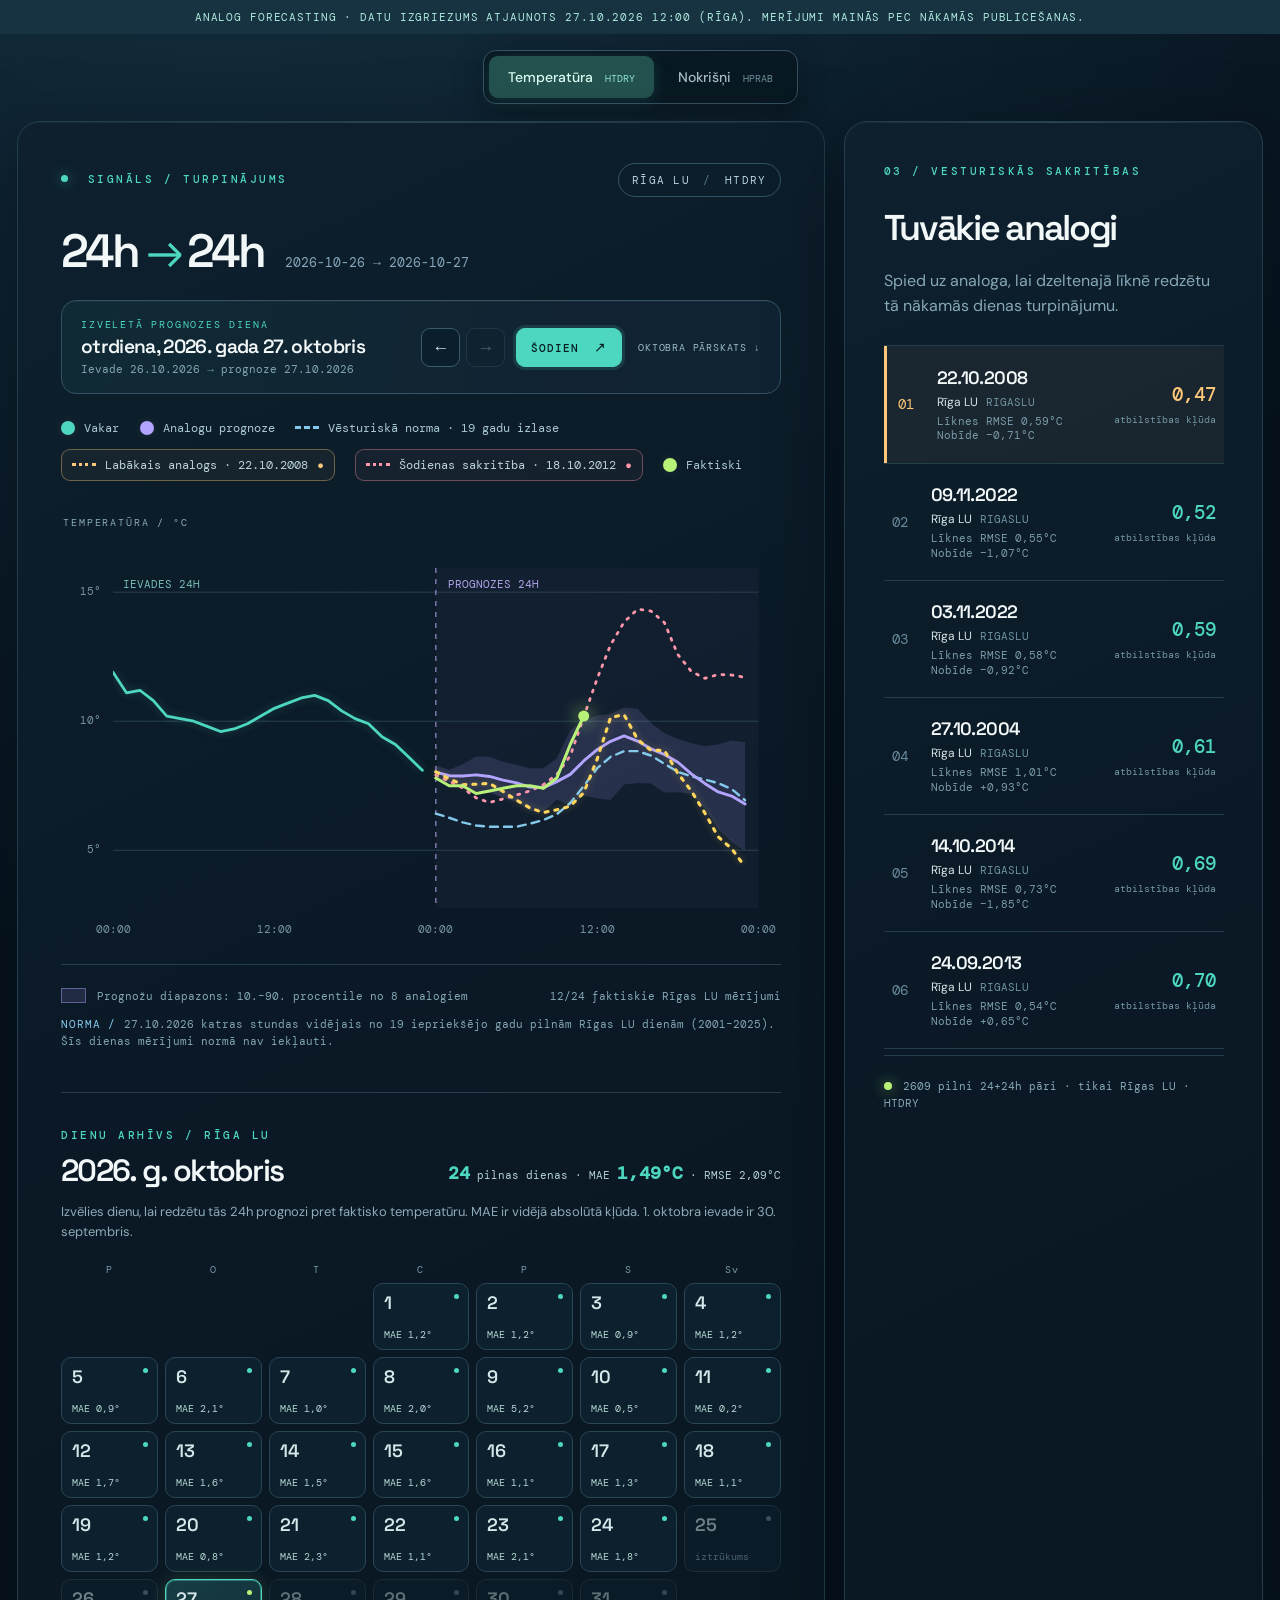
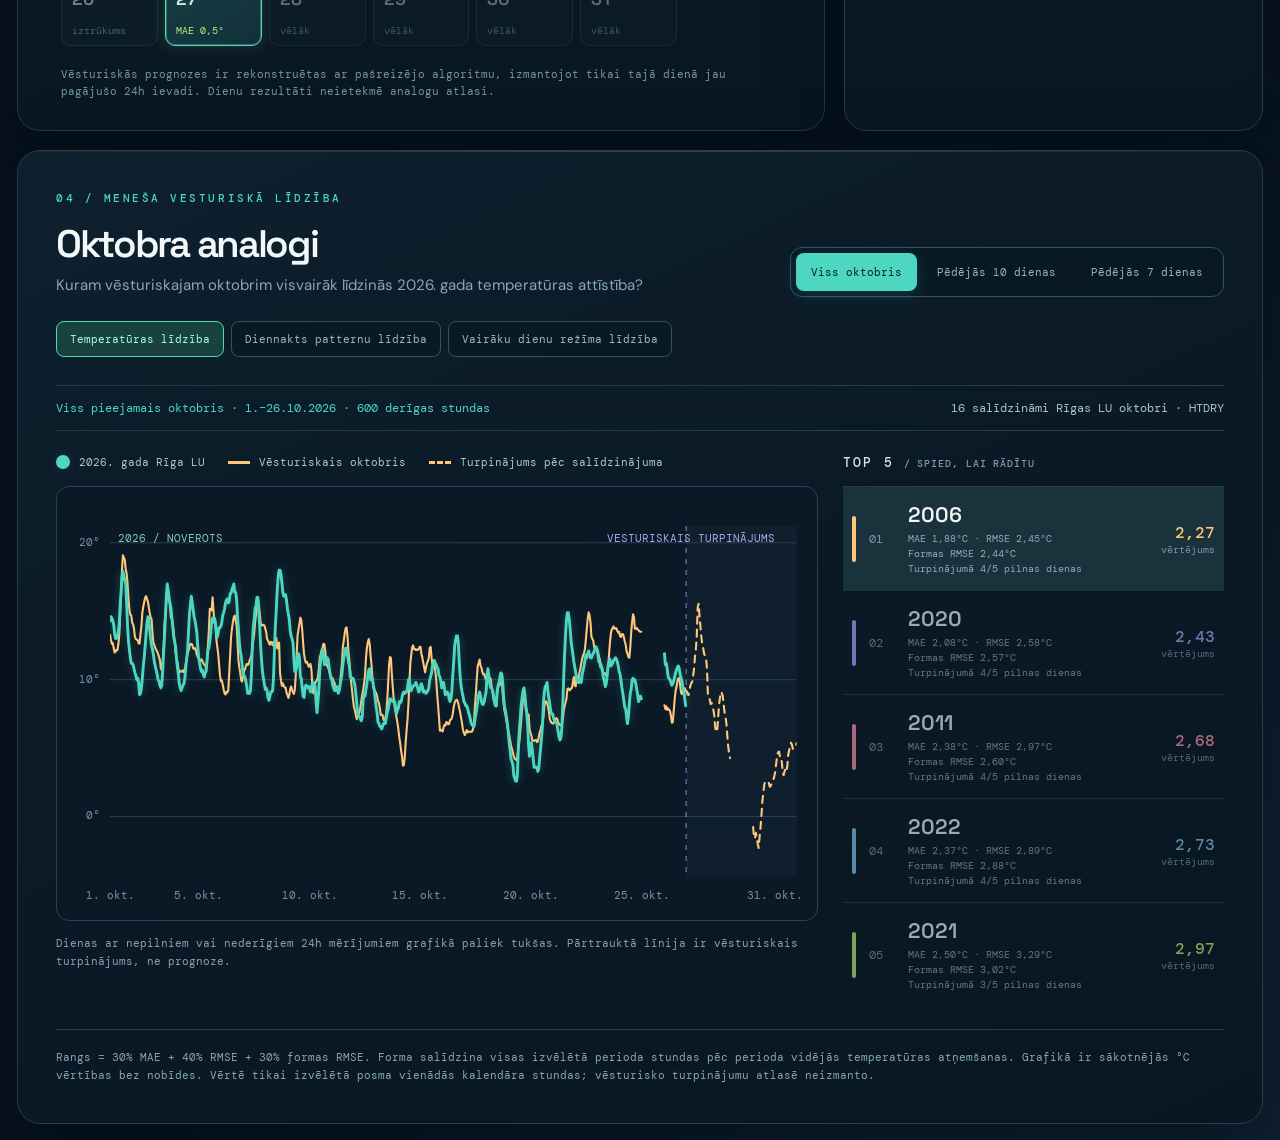
==== site/index.html @ c3764cc9 "Refresh Rigas LU weather snapshot" ====
<!doctype html>
<html lang="lv">
<head>
  <meta charset="utf-8">
  <meta name="viewport" content="width=device-width, initial-scale=1">
  <meta name="theme-color" content="#07131e">
  <link rel="icon" href="data:image/svg+xml,%3Csvg xmlns='http://www.w3.org/2000/svg' viewBox='0 0 64 64'%3E%3Crect width='64' height='64' rx='13' fill='%230d1c29'/%3E%3Cpath d='M11 39l12-15 10 11 9-18 11 8' fill='none' stroke='%234dd7c1' stroke-width='5' stroke-linecap='round' stroke-linejoin='round'/%3E%3C/svg%3E">
  <title>Analog Forecasting | Rīgas LU temperatūras un nokrišņu analogi</title>
  <meta name="description" content="Rīgas LU temperatūras un nokrišņu vēsturiskie analogi.">
  <link rel="stylesheet" href="./style.css">
  <link rel="stylesheet" href="./precip.css">
</head>
<body>
  <script>window.WEATHER_STATIC_SNAPSHOT = true;</script>
  <div class="snapshot-banner">ANALOG FORECASTING · DATU IZGRIEZUMS ATJAUNOTS 27.10.2026 12:00 (RĪGA). MĒRĪJUMI MAINĀS PĒC NĀKAMĀS PUBLICĒŠANAS.</div>
  <nav class="weather-mode" role="group" aria-label="Meteoroloģiskais rādītājs">
    <button type="button" id="modeTemperature" aria-pressed="true">Temperatūra <span>HTDRY</span></button>
    <button type="button" id="modePrecipitation" aria-pressed="false">Nokrišņi <span>HPRAB</span></button>
  </nav>
  <main id="temperatureShell" class="shell" aria-label="Rīgas LU temperatūras analogi">
    <div class="analysis-grid">
      <section class="panel forecast-panel" aria-labelledby="forecast-title">
        <div class="panel-topline"><span class="eyebrow"><span class="live-pip"></span> SIGNĀLS / TURPINĀJUMS</span><span class="source-pill">RĪGA LU <span class="pill-separator">/</span> HTDRY</span></div>
        <div class="chart-title-row"><h1 id="forecast-title">24h <span class="arrow">→</span> 24h</h1><span id="forecastDayLabel" class="date-range">—</span></div>
        <div class="date-navigator" aria-label="Prognozes dienas pārslēgšana">
          <div class="date-readout"><span>IZVĒLĒTĀ PROGNOZES DIENA</span><strong id="selectedDateLabel">Ielādē…</strong><small id="dateContext">24h ievade → nākamās 24h</small></div>
          <div class="date-controls"><button type="button" id="previousDay" aria-label="Iepriekšējā oktobra diena">←</button><button type="button" id="nextDay" aria-label="Nākamā oktobra diena">→</button><button type="button" id="todayButton" class="today-button">ŠODIEN <span aria-hidden="true">↗</span></button></div>
          <a class="month-jump" href="#monthReview">OKTOBRA PĀRSKATS ↓</a>
        </div>
        <div class="chart-labels" aria-label="Grafika līkņu skaidrojums">
          <span><i class="swatch teal"></i><span id="inputLegendLabel">Rīga LU ievade</span></span>
          <span><i class="swatch violet"></i>Analogu prognoze</span>
          <span id="normalLegend" hidden><i class="swatch normal"></i><span id="normalLabel">Vēsturiskā norma</span></span>
          <button type="button" id="toggleSelectedAnalog" class="legend-toggle analog-toggle" aria-pressed="true" hidden title="Rādīt vai paslēpt izvēlētā analoga turpinājumu"><i class="swatch best"></i><span id="bestAnalogueLabel">Izvēlētais analogs</span><span class="toggle-indicator" aria-hidden="true">●</span></button>
          <button type="button" id="toggleTodayMatch" class="legend-toggle" aria-pressed="true" hidden title="Rādīt vai paslēpt pēc fakta atrasto šodienas sakritību"><i class="swatch today-match"></i><span id="observedMatchLabel">Šodienas sakritība</span><span class="toggle-indicator" aria-hidden="true">●</span></button>
          <span><i class="swatch lime"></i>Faktiski</span>
        </div>
        <div class="chart-frame forecast-frame"><div class="axis-label">TEMPERATŪRA / °C</div><canvas id="forecastChart" aria-label="Vakardienas temperatūra, prognoze, analogi un faktiskie mērījumi"></canvas><div class="chart-tooltip" id="forecastTooltip"></div></div>
        <div class="forecast-chart-footer"><div><span class="shade-key"></span><span>Prognožu diapazons: 10.–90. procentile no 8 analogiem</span></div><div id="actualStatus">Gaida mērījumus</div></div>
        <p id="normalContext" class="normal-context" hidden></p>
        <section id="monthReview" class="month-review" aria-labelledby="monthTitle">
          <div class="month-review-heading"><div><span class="eyebrow">DIENU ARHĪVS / RĪGA LU</span><h2 id="monthTitle">Oktobris</h2></div><div id="monthSummary" class="month-summary">Aprēķina mēneša pārskatu…</div></div>
          <p class="month-intro">Izvēlies dienu, lai redzētu tās 24h prognozi pret faktisko temperatūru. MAE ir vidējā absolūtā kļūda. 1. oktobra ievade ir 30. septembris.</p>
          <div class="month-weekdays" aria-hidden="true"><span>P</span><span>O</span><span>T</span><span>C</span><span>P</span><span>S</span><span>Sv</span></div>
          <div id="monthGrid" class="month-grid" role="group" aria-label="Oktobra dienas"><div class="month-loading">Ielādē dienas…</div></div>
          <p class="month-footnote">Vēsturiskās prognozes ir rekonstruētas ar pašreizējo algoritmu, izmantojot tikai tajā dienā jau pagājušo 24h ievadi. Dienu rezultāti neietekmē analogu atlasi.</p>
        </section>
      </section>
      <aside class="panel matches-panel" aria-labelledby="matches-title">
        <div class="matches-title"><p class="eyebrow">03 / VĒSTURISKĀS SAKRITĪBAS</p><h2 id="matches-title">Tuvākie analogi</h2><p>Spied uz analoga, lai dzeltenajā līknē redzētu tā nākamās dienas turpinājumu.</p></div>
        <div id="matches" class="matches-list"><div class="loading">Meklējam pilnās HTDRY dienas…</div></div>
        <div class="matches-bottom"><span class="mini-dot"></span><span id="candidateSources">Ievade un analogi tikai no Rīgas LU · HTDRY</span></div>
      </aside>
    </div>
    <section class="panel october-panel" aria-labelledby="octoberTitle">
      <div class="october-heading">
        <div>
          <p class="eyebrow">04 / MĒNEŠA VĒSTURISKĀ LĪDZĪBA</p>
          <h2 id="octoberTitle">Oktobra analogi</h2>
          <p>Kuram vēsturiskajam oktobrim visvairāk līdzinās 2026. gada temperatūras attīstība?</p>
        </div>
        <div class="october-periods" role="group" aria-label="Oktobra salīdzināšanas periods">
          <button type="button" data-october-period="all" aria-pressed="true">Viss oktobris</button>
          <button type="button" data-october-period="10" aria-pressed="false">Pēdējās 10 dienas</button>
          <button type="button" data-october-period="7" aria-pressed="false">Pēdējās 7 dienas</button>
        </div>
      </div>
      <div class="october-methods" role="group" aria-label="Oktobru līdzības vērtēšanas metode">
        <button type="button" data-october-method="temperature" aria-pressed="true">Temperatūras līdzība</button>
        <button type="button" data-october-method="profile" aria-pressed="false">Diennakts patternu līdzība</button>
        <button type="button" data-october-method="regime" aria-pressed="false">Vairāku dienu režīma līdzība</button>
      </div>
      <div class="october-info"><span id="octoberWindow">Ielādē oktobra salīdzinājumu…</span><span id="octoberCandidateCount"></span></div>
      <div class="october-layout">
        <div class="october-plot">
          <div class="october-legend"><span><i class="swatch teal"></i>2026. gada Rīga LU</span><span><i class="october-line-key"></i>Vēsturiskais oktobris</span><span><i class="october-line-key dashed"></i>Turpinājums pēc salīdzinājuma</span></div>
          <div class="october-chart-frame"><canvas id="octoberChart" aria-label="2026. gada oktobra temperatūra un izvēlēto vēsturisko oktobru līknes"></canvas><div class="chart-tooltip" id="octoberTooltip"></div></div>
          <p class="october-chart-note">Dienas ar nepilniem vai nederīgiem 24h mērījumiem grafikā paliek tukšas. Pārtrauktā līnija ir vēsturiskais turpinājums, ne prognoze.</p>
        </div>
        <aside class="october-results" aria-label="Pieci līdzīgākie vēsturiskie oktobri">
          <h3>TOP 5 <span>/ SPIED, LAI RĀDĪTU</span></h3>
          <div id="octoberMatches" class="october-matches"><p class="loading">Meklējam vēsturiskos oktobrus…</p></div>
        </aside>
      </div>
      <p class="october-method" id="octoberMethodExplanation">Rangs = 30% MAE + 40% RMSE + 30% formas RMSE. Forma salīdzina stundu līknes pēc katra perioda vidējās temperatūras atņemšanas. Vēsturiskās līknes rāda sākotnējās °C vērtības bez nobīdes. Vērtē tikai vienādas kalendāra stundas izvēlētajā posmā; turpmākās dienas atlasē nepiedalās.</p>
    </section>
  </main>
  <main id="precipitationShell" class="shell precip-shell" aria-label="Rīgas LU nokrišņu analogi" hidden>
    <section class="panel precip-head">
      <div><p class="eyebrow"><span class="live-pip"></span> RĪGA LU / CLIDATA HPRAB</p><h1>Nokrišņu analogi</h1><p>Stundas nokrišņu summa milimetros. Tikai pilnas Rīgas LU 24h dienas, bez iztrūkumu aizpildīšanas.</p></div>
      <span class="source-pill">RIGASLU <span class="pill-separator">/</span> HPRAB</span>
    </section>
    <section class="panel precip-forecast-panel" aria-labelledby="precipForecastTitle">
      <div class="precip-section-heading"><div><p class="eyebrow">01 / EKSPERIMENTĀLA PROGNOZE</p><h2 id="precipForecastTitle">24h <span class="arrow">→</span> 24h</h2><p>Vēsturisko nokrišņu dienu turpinājumi. Scenāriju diapazons ir analogu izkliede, ne kalibrēts ticamības intervāls.</p></div><div class="precip-date-control"><label for="precipDate">PROGNOZES DIENA</label><input id="precipDate" type="date"><button type="button" id="precipToday">ŠODIEN ↗</button></div></div>
      <div class="precip-kpis"><div><span>ANALOGU VĒRTĒJUMS ≥1 mm</span><strong id="precipChance">—</strong></div><div><span>SAGAIDĀMĀ SUMMA</span><strong id="precipExpected">—</strong></div><div><span>SCENĀRIJI / 10.–90. PROCENTILE</span><strong id="precipScenarios">—</strong></div></div>
      <div class="precip-chart-title"><span>STUNDAS SUMMA / mm</span><span>Stabiņi: analogi un faktiskie · līnija: slapjo analogu svaru daļa</span></div>
      <div class="precip-canvas-wrap"><canvas id="precipForecastChart" aria-label="24 stundu nokrišņu scenārijs, slapjo analogu daļa un faktiskie mērījumi"></canvas></div>
      <div class="precip-legend"><span><i class="precip-key violet"></i>Analogu vidējais</span><span><i class="precip-key lime"></i>Faktiski</span><span><i class="precip-key teal line"></i>Slapjo analogu daļa</span></div>
      <p id="precipForecastStatus" class="october-chart-note">Ielādē nokrišņu prognozi…</p>
      <details class="precip-forecast-details"><summary>8 izmantotie vēsturiskie analogi</summary><div id="precipForecastMatches"></div></details>
    </section>
    <section class="panel precip-october-panel" aria-labelledby="precipOctoberTitle">
      <div class="precip-section-heading"><div><p class="eyebrow">02 / VĒSTURISKAIS OKTOBRIS</p><h2 id="precipOctoberTitle">Oktobra analogi</h2><p>2026. gada nokrišņu daudzums un ritms pret iepriekšējiem Rīgas LU oktobriem.</p></div><div class="october-periods" role="group" aria-label="Nokrišņu salīdzināšanas periods"><button type="button" data-precip-period="all" aria-pressed="true">Viss oktobris</button><button type="button" data-precip-period="10" aria-pressed="false">Pēdējās 10 dienas</button><button type="button" data-precip-period="7" aria-pressed="false">Pēdējās 7 dienas</button></div></div>
      <div class="october-methods" role="group" aria-label="Nokrišņu līdzības metode"><button type="button" data-precip-method="amount" aria-pressed="true">Nokrišņu daudzums</button><button type="button" data-precip-method="episodes" aria-pressed="false">Nokrišņu epizodes</button><button type="button" data-precip-method="rhythm" aria-pressed="false">Sausuma / nokrišņu ritms</button></div>
      <div class="october-info"><span id="precipWindow">Ielādē oktobra datus…</span><span id="precipCandidates"></span></div>
      <div class="precip-october-grid"><div class="precip-plots"><div class="precip-plot-card"><h3>Diennakts nokrišņu summa <small>mm / dienā</small></h3><div class="precip-canvas-wrap"><canvas id="precipDailyChart" aria-label="Oktobra diennakts nokrišņu stabiņi"></canvas></div></div><div class="precip-plot-card"><h3>Mēneša kumulatīvie nokrišņi <small>mm</small></h3><div class="precip-canvas-wrap"><canvas id="precipCumulativeChart" aria-label="2026. un vēsturiskā oktobra uzkrāto nokrišņu līknes"></canvas></div></div><div class="precip-plot-card"><div class="precip-hour-head"><h3>Stundas intensitāte <small>mm / stundā</small></h3><label>Datums <select id="precipHourDay"></select></label></div><div class="precip-canvas-wrap"><canvas id="precipHourlyChart" aria-label="Izvēlētās oktobra dienas nokrišņi pa stundām"></canvas></div></div><p class="october-chart-note">Iekrāsotā zona ir pēc salīdzinājuma robežas. Turpinājuma stabiņi un līkne ir vēsturiski novērojumi; tie nepiedalās rangā.</p></div><aside class="october-results"><h3>TOP 5 <span>/ IZVĒLIES GADU GRAFIKIEM</span></h3><div id="precipMatches" class="october-matches"></div></aside></div>
      <p id="precipMethodExplanation" class="october-method"></p>
    </section>
  </main>
  <script type="module" src="./app.js"></script>
  <script type="module" src="./precip.js"></script>
</body>
</html>
---- site/style.css ----
@import url('https://fonts.googleapis.com/css2?family=DM+Mono:wght@400;500&family=DM+Sans:wght@400;500;600;700&family=Space+Grotesk:wght@400;500;600;700&display=swap');
:root{color-scheme:dark;--bg:#07131e;--panel:#0c1b28;--line:#233d4b;--text:#f2f7f8;--muted:#86a8b7;--teal:#4dd7c1;--lime:#b8f178;--violet:#b2a4ff;--amber:#ffc779;--coral:#ff96aa;--mono:'DM Mono',Consolas,monospace;--display:'Space Grotesk',Arial,sans-serif;--sans:'DM Sans',Arial,sans-serif}
*{box-sizing:border-box}html{min-height:100%}body{margin:0;min-height:100vh;background:radial-gradient(circle at 18% -12%,#153142 0,transparent 40%),radial-gradient(circle at 95% 95%,#102233 0,transparent 36%),var(--bg);color:var(--text);font-family:var(--sans)}
.shell{width:min(100%,1900px);margin:0 auto;padding:clamp(12px,1.3vw,28px);min-height:100vh;display:flex;align-items:stretch}.analysis-grid{display:grid;width:100%;grid-template-columns:minmax(0,1.93fr) minmax(360px,1fr);gap:clamp(12px,1.5vw,28px)}
.panel{min-width:0;position:relative;overflow:hidden;background:linear-gradient(155deg,#0e202e 0%,#0a1925 52%,#091722 100%);border:1px solid var(--line);border-radius:23px;box-shadow:0 22px 70px #020a1280,inset 0 1px #ffffff08}.panel:before{content:'';position:absolute;inset:0 0 auto;height:1px;background:linear-gradient(90deg,transparent,#6baaa944,transparent);pointer-events:none}
.forecast-panel{padding:clamp(28px,3.2vw,64px) clamp(26px,3.4vw,68px) clamp(24px,2.4vw,42px);display:flex;flex-direction:column}.matches-panel{padding:clamp(28px,3.2vw,64px) clamp(28px,3vw,58px) clamp(24px,2.4vw,42px);display:flex;flex-direction:column}
.panel-topline{display:flex;align-items:center;justify-content:space-between;gap:12px;margin-bottom:clamp(24px,2.5vw,46px)}.eyebrow{margin:0;color:var(--teal);font:500 clamp(11px,.83vw,15px) var(--mono);letter-spacing:.23em;line-height:1.5}.live-pip{display:inline-block;width:7px;height:7px;margin:0 10px 1px 0;border-radius:50%;background:var(--teal);box-shadow:0 0 12px #4dd7c199}.source-pill{border:1px solid #345366;border-radius:100px;padding:9px 13px;color:#b8d5dc;font:11px var(--mono);letter-spacing:.12em;white-space:nowrap}.pill-separator{color:#527889;margin:0 5px}
.chart-title-row{display:flex;align-items:baseline;gap:clamp(16px,1.7vw,32px);flex-wrap:wrap}.chart-title-row h1{font:600 clamp(40px,3.65vw,73px)/.98 var(--display);letter-spacing:-.07em;margin:0}.arrow{color:var(--teal);font-weight:400;letter-spacing:-.1em}.date-range{color:#86a8bc;font:clamp(13px,1vw,18px) var(--mono);white-space:nowrap}
.chart-labels{display:flex;align-content:flex-start;align-items:center;flex-wrap:wrap;gap:13px clamp(18px,1.6vw,31px);margin-top:clamp(36px,3vw,62px);min-height:55px}.chart-labels>span{display:inline-flex;align-items:center;color:#aac9d4;font:clamp(12px,.85vw,16px) var(--mono);white-space:nowrap}.swatch{display:inline-block;flex:none;width:14px;height:14px;margin-right:9px;border-radius:50%;box-shadow:0 0 12px #ffffff16}.swatch.teal{background:var(--teal)}.swatch.violet{background:var(--violet)}.swatch.lime{background:var(--lime)}.swatch.best,.swatch.today-match{width:24px;height:0;border-top:3px dotted var(--amber);border-radius:0;box-shadow:none}.swatch.today-match{border-color:var(--coral)}
.chart-labels>[hidden]{display:none}.legend-toggle{display:inline-flex;align-items:center;gap:0;border:1px solid #ff96aa60;border-radius:9px;background:#ff96aa0b;color:#bcd3dc;padding:7px 10px;font:clamp(12px,.85vw,16px) var(--mono);cursor:pointer;transition:opacity .2s,border-color .2s,background .2s}.legend-toggle:hover{border-color:var(--coral);background:#ff96aa1c}.legend-toggle:focus-visible,.match:focus-visible{outline:2px solid var(--amber);outline-offset:2px}.legend-toggle.is-off{opacity:.47}.toggle-indicator{margin-left:9px;color:var(--coral);font-size:11px}.legend-toggle.is-off .toggle-indicator{color:#607888}
.chart-frame{position:relative}.forecast-frame{height:clamp(440px,49vw,710px);margin:clamp(28px,2.7vw,50px) 0 0;flex:1;min-height:440px}.chart-frame canvas{display:block;width:100%;height:100%;cursor:crosshair;touch-action:pan-y}.axis-label{position:absolute;top:0;left:2px;pointer-events:none;color:#88aab9;font:clamp(10px,.8vw,14px) var(--mono);letter-spacing:.18em}.chart-tooltip{display:none;position:absolute;z-index:4;pointer-events:none;min-width:180px;max-width:min(300px,80vw);padding:14px 17px;background:#193140f5;border:1px solid #587f8d;border-radius:12px;box-shadow:0 14px 36px #000a;color:#f0faf9;font:13px/1.7 var(--mono);backdrop-filter:blur(12px)}.chart-tooltip strong{font-size:15px}
.forecast-chart-footer{display:flex;align-items:center;justify-content:space-between;gap:12px 22px;flex-wrap:wrap;border-top:1px solid var(--line);margin-top:8px;padding-top:clamp(18px,1.8vw,31px);color:var(--muted);font:clamp(11px,.79vw,15px) var(--mono);line-height:1.5}.forecast-chart-footer>div{display:flex;align-items:center;gap:11px}.shade-key{display:inline-block;flex:none;width:25px;height:15px;border:1px solid #ab9afa77;background:#ab9afa22}
.matches-title .eyebrow{margin-bottom:clamp(24px,2.3vw,42px)}.matches-title h2{margin:0;color:var(--text);font:600 clamp(32px,2.8vw,54px)/1.08 var(--display);letter-spacing:-.065em}.matches-title>p:last-child{margin:clamp(20px,1.7vw,32px) 0 clamp(26px,2.1vw,41px);color:var(--muted);font-size:clamp(16px,1.18vw,22px);line-height:1.55}.matches-list{flex:1;min-height:0;max-height:710px;overflow-y:auto;scrollbar-width:thin;scrollbar-color:#365465 transparent}.match{display:grid;width:100%;grid-template-columns:clamp(26px,2vw,40px) minmax(0,1fr) auto;align-items:center;gap:clamp(9px,1vw,19px);padding:clamp(17px,1.5vw,27px) 8px;border:0;border-top:1px solid var(--line);background:transparent;color:inherit;text-align:left;cursor:pointer;transition:background .18s,padding .18s,box-shadow .18s}.match:hover{background:#152a38aa;padding-left:14px}.match.selected{background:#ffc7790e;box-shadow:inset 3px 0 var(--amber);padding-left:14px}.match.selected .match-rank,.match.selected .match-score{color:var(--amber)}.match-detail,.match-date,.match-station,.match-meta{display:block;min-width:0}.match-rank{color:#698c9e;font:clamp(14px,.91vw,18px) var(--mono)}.match-date{font:600 clamp(18px,1.3vw,26px) var(--display);letter-spacing:-.035em}.match-station{margin-top:5px;color:#d5e5e6;font:clamp(12px,.85vw,16px) var(--sans)}.match-station span{color:#6f93a2;font:11px var(--mono);margin-left:5px}.match-meta{margin-top:4px;color:#7b9ba9;font:clamp(11px,.75vw,14px) var(--mono)}.match-score{text-align:right;color:var(--teal);font:500 clamp(19px,1.3vw,26px) var(--mono)}.match-score small{display:block;margin-top:6px;color:#7496a5;font:clamp(10px,.7vw,13px) var(--mono);white-space:nowrap}.matches-bottom{border-top:1px solid var(--line);padding-top:clamp(19px,1.7vw,32px);color:#88a8b6;font:clamp(11px,.8vw,15px)/1.5 var(--mono)}.mini-dot{display:inline-block;width:8px;height:8px;margin-right:11px;border-radius:50%;background:var(--lime);box-shadow:0 0 14px #b8f178a3}.loading{padding:26px 0;color:var(--muted);font:14px var(--mono)}.loading.error{color:#ffabb8}
.match-meta>span{display:block;line-height:1.35}
@media(max-width:1250px){.analysis-grid{grid-template-columns:minmax(0,1.55fr) minmax(330px,1fr)}.forecast-panel,.matches-panel{padding:30px}.chart-labels{margin-top:30px}.forecast-frame{min-height:440px}.match-station span{display:block;margin:3px 0 0}}
@media(max-width:900px){.shell{padding:14px}.analysis-grid{grid-template-columns:1fr;gap:14px}.forecast-panel,.matches-panel{padding:30px}.forecast-frame{height:480px;min-height:480px}.matches-list{display:grid;grid-template-columns:repeat(2,minmax(0,1fr));column-gap:26px;max-height:none;overflow:visible}.matches-bottom{margin-top:20px}.match:nth-child(2){border-top:1px solid var(--line)}}
@media(max-width:760px){.matches-list{display:block}.match-station span{display:inline;margin-left:5px}}
@media(max-width:600px){.shell{padding:8px}.forecast-panel,.matches-panel{padding:22px 18px;border-radius:17px}.panel-topline{margin-bottom:24px}.source-pill{font-size:9px;padding:7px 9px}.chart-title-row h1{font-size:39px}.date-range{font-size:12px}.chart-labels{margin-top:26px;gap:10px 14px}.chart-labels>span{font-size:11px}.forecast-frame{height:390px;min-height:390px;margin-top:28px}.matches-list{display:block}.matches-title h2{font-size:33px}.matches-title>p:last-child{font-size:16px}.match{padding:19px 0}.forecast-chart-footer{display:block}.forecast-chart-footer>div+div{margin-top:8px}}

.date-navigator{display:flex;align-items:center;gap:16px;flex-wrap:wrap;margin-top:26px;padding:17px 19px;background:linear-gradient(100deg,#102a35,#112332 70%,#102333);border:1px solid #345263;border-radius:15px;box-shadow:inset 0 1px #ffffff0a}
.date-readout{display:flex;flex-direction:column;gap:4px;flex:1;min-width:170px}.date-readout>span{color:var(--teal);font:10px var(--mono);letter-spacing:.18em}.date-readout strong{font:600 clamp(19px,1.5vw,28px)/1.2 var(--display);letter-spacing:-.035em}.date-readout small{color:#83a5b3;font:11px var(--mono)}
.date-controls{display:flex;align-items:center;gap:6px}.date-controls button{height:39px;min-width:39px;border:1px solid #3b5b6c;border-radius:9px;background:#0b1e2b;color:#c9e4e8;font:500 17px var(--mono);cursor:pointer;transition:background .2s,transform .2s,border-color .2s}.date-controls button:hover:not(:disabled){background:#21404e;border-color:var(--teal);transform:translateY(-2px)}.date-controls button:disabled{opacity:.33;cursor:default}.date-controls .today-button{padding:0 14px;margin-left:5px;color:#071d22;background:var(--teal);border-color:var(--teal);font:500 11px var(--mono);letter-spacing:.09em}.date-controls .today-button:hover{color:#071d22;background:#72e9d4}.date-controls .today-button span{margin-left:7px;font-size:14px}.date-controls .today-button.is-current{box-shadow:0 0 0 3px #4dd7c123}
.month-jump{color:#9cbcc7;font:10px var(--mono);letter-spacing:.08em;text-decoration:none;white-space:nowrap}.month-jump:hover{color:var(--teal)}.date-controls button:focus-visible,.month-jump:focus-visible,.day-tile:focus-visible{outline:2px solid var(--amber);outline-offset:2px}
.date-navigator+.chart-labels{margin-top:clamp(23px,2vw,34px)}
.month-review{margin-top:43px;padding-top:30px;border-top:1px solid var(--line);scroll-margin-top:22px}.month-review-heading{display:flex;align-items:end;justify-content:space-between;gap:12px 20px;flex-wrap:wrap}.month-review-heading h2{font:600 clamp(27px,2.4vw,42px)/1.05 var(--display);letter-spacing:-.055em;margin:11px 0 0}.month-summary{color:#b5d1d6;font:11px/1.5 var(--mono);text-align:right}.month-summary strong{color:var(--teal);font-size:18px}.month-intro{color:#8eacb7;font:13px/1.5 var(--sans);margin:15px 0 22px}.month-weekdays,.month-grid{display:grid;grid-template-columns:repeat(7,minmax(0,1fr));gap:7px}.month-weekdays{margin-bottom:7px;text-align:center;color:#7998a6;font:10px var(--mono);letter-spacing:.15em}.month-grid{min-height:92px}.month-loading{grid-column:1/-1;color:#8eacb7;font:12px var(--mono);padding:20px}
.day-tile{position:relative;display:flex;flex-direction:column;align-items:flex-start;justify-content:space-between;min-width:0;min-height:67px;padding:10px 10px 8px;background:#0d202d;border:1px solid #294655;border-radius:10px;color:#d4e7e9;text-align:left;cursor:pointer;transition:background .18s,border-color .18s,transform .18s,box-shadow .18s}.day-tile:hover:not(:disabled){background:#1a3442;border-color:#70cbbd;transform:translateY(-2px)}.day-tile.selected{border-color:var(--teal);background:linear-gradient(145deg,#173d44,#123039);box-shadow:inset 0 0 0 1px #4dd7c155,0 4px 20px #4dd7c11d}.day-tile.today{box-shadow:inset 0 0 0 1px #b8f17855}.day-tile.selected.today{box-shadow:inset 0 0 0 1px #4dd7c166,0 0 16px #b8f1782b}.day-tile:disabled{cursor:default;opacity:.42}.day-tile.unavailable{opacity:.5}.day-tile .day-number{font:600 18px/1 var(--display)}.day-tile .day-metric{overflow:hidden;max-width:100%;white-space:nowrap;text-overflow:ellipsis;color:#84aab5;font:10px var(--mono)}.day-tile.complete .day-metric{color:#b6d9d5}.day-tile.partial .day-metric{color:var(--lime)}.day-tile:before{content:'';position:absolute;right:9px;top:10px;width:5px;height:5px;border-radius:50%;background:#698798}.day-tile.complete:before{background:var(--teal)}.day-tile.partial:before,.day-tile.today:before{background:var(--lime)}.month-blank{min-height:67px}.month-footnote{margin:20px 0 0;color:#7597a5;font:11px/1.5 var(--mono)}
@media(max-width:1200px){.date-navigator{gap:12px}.month-jump{width:100%}.day-tile{min-height:61px;padding:9px 7px}.day-tile .day-number{font-size:16px}.day-tile .day-metric{font-size:9px}}
@media(max-width:600px){.date-navigator{margin-top:21px;padding:14px}.date-readout{min-width:140px}.date-controls{width:100%}.date-controls .today-button{margin-left:auto}.month-review{margin-top:31px;padding-top:23px}.month-summary{text-align:left}.month-grid,.month-weekdays{gap:4px}.day-tile{min-height:53px;padding:7px 5px;border-radius:7px}.day-tile .day-number{font-size:14px}.day-tile .day-metric{font-size:8px}.month-blank{min-height:53px}}

.swatch.normal{width:24px;height:0;border-top:3px dashed #84c9ec;border-radius:0;box-shadow:none}.normal-context{margin:12px 0 0;color:#83a6b4;font:11px/1.5 var(--mono)}.normal-context:before{content:'NORMA / ';color:#84c9ec;letter-spacing:.08em}.normal-context[hidden]{display:none}
.legend-toggle.analog-toggle{border-color:#ffc77960;background:#ffc7790b}.legend-toggle.analog-toggle:hover{border-color:var(--amber);background:#ffc7791c}.analog-toggle .toggle-indicator{color:var(--amber)}

/* Separate full-width October comparison; the 24h dashboard above remains intact. */
.shell{flex-direction:column;gap:clamp(14px,1.5vw,28px)}
.october-panel{padding:clamp(26px,3vw,54px)}
.october-heading{display:flex;align-items:flex-end;justify-content:space-between;gap:22px;flex-wrap:wrap}
.october-heading h2{font:600 clamp(33px,3vw,54px)/1.05 var(--display);letter-spacing:-.06em;margin:18px 0 11px}
.october-heading p:last-child{color:var(--muted);font:clamp(15px,1.05vw,19px)/1.45 var(--sans);margin:0}
.october-periods{display:flex;gap:5px;flex-wrap:wrap;padding:5px;border:1px solid #365262;border-radius:12px;background:#091923}
.october-periods button{border:0;border-radius:8px;background:transparent;color:#98b6c2;padding:12px 15px;cursor:pointer;font:11px var(--mono);white-space:nowrap;transition:background .2s,color .2s}
.october-periods button:hover{color:var(--text);background:#203746}.october-periods button[aria-pressed="true"]{color:#092026;background:var(--teal);box-shadow:0 4px 16px #4dd7c12b}
.october-periods button:focus-visible,.october-match:focus-visible{outline:2px solid var(--amber);outline-offset:2px}
.october-methods{display:flex;flex-wrap:wrap;gap:7px;margin-top:24px}
.october-methods button{border:1px solid #365262;border-radius:8px;background:#0a1a25;color:#9db9c5;padding:10px 13px;cursor:pointer;font:11px var(--mono);transition:background .2s,border-color .2s,color .2s}
.october-methods button:hover{border-color:var(--teal);color:var(--text)}
.october-methods button[aria-pressed="true"]{border-color:var(--teal);background:#19423f;color:#a5fff0}
.october-methods button:focus-visible{outline:2px solid var(--amber);outline-offset:2px}
.october-info{display:flex;justify-content:space-between;gap:10px 20px;flex-wrap:wrap;margin:28px 0 16px;padding:13px 0;border-top:1px solid var(--line);border-bottom:1px solid var(--line);color:#a6c6cf;font:12px/1.5 var(--mono)}
.october-info span:first-child{color:var(--teal)}
.october-layout{display:grid;grid-template-columns:minmax(0,2fr) minmax(285px,1fr);gap:clamp(18px,2vw,38px)}
.october-plot,.october-results{min-width:0}.october-legend{display:flex;flex-wrap:wrap;gap:10px 23px;margin:8px 0 17px;color:#acc9d2;font:11px var(--mono)}.october-legend span{display:flex;align-items:center;white-space:nowrap}
.october-line-key{display:inline-block;width:22px;height:0;margin-right:9px;border-top:3px solid var(--amber)}.october-line-key.dashed{border-top-style:dashed}
.october-chart-frame{height:clamp(360px,34vw,510px);position:relative;border:1px solid #284352;border-radius:13px;background:#0a1925;overflow:hidden}.october-chart-frame canvas{display:block;width:100%;height:100%;cursor:crosshair}
.october-chart-note{margin:14px 0 0;color:#84a5b1;font:11px/1.6 var(--mono)}
.october-results{padding:7px 0 0}.october-results h3{margin:0 0 15px;font:500 13px var(--mono);letter-spacing:.16em;color:#d9e9e9}.october-results h3 span{font-size:10px;color:#7f9eaa;letter-spacing:.09em}
.october-match{display:grid;grid-template-columns:7px 29px minmax(0,1fr) auto;gap:10px;align-items:center;width:100%;padding:14px 9px;border:0;border-top:1px solid var(--line);background:transparent;color:var(--text);text-align:left;cursor:pointer;transition:background .18s,opacity .18s}.october-match:hover{background:#15303d}.october-match[aria-pressed="true"]{background:#19323c}.october-match[aria-pressed="false"]{opacity:.65}.october-match-bar{height:46px;width:4px;border-radius:4px;background:var(--analog-color)}.october-match-rank{font:12px var(--mono);color:#7899a8}.october-match-year{display:block;font:600 21px var(--display)}.october-match-detail{display:block;margin-top:3px;font:10px/1.5 var(--mono);color:#8eadba}.october-match-score{font:500 16px var(--mono);color:var(--analog-color);text-align:right}.october-match-score small{display:block;font:10px var(--mono);color:#7898a5}
.october-method{margin:23px 0 0;padding-top:18px;border-top:1px solid var(--line);color:#86a7b4;font:11px/1.65 var(--mono)}
@media(max-width:1100px){.october-layout{grid-template-columns:1fr}.october-matches{display:grid;grid-template-columns:repeat(2,minmax(0,1fr));gap:0 16px}.october-chart-frame{height:430px}}
@media(max-width:650px){.october-panel{padding:22px 18px}.october-periods{width:100%}.october-periods button{flex:1;padding:10px 5px;font-size:10px}.october-matches{display:block}.october-chart-frame{height:360px}.october-info{font-size:10px}.october-heading p:last-child{font-size:14px}}

.snapshot-banner{padding:10px 18px;text-align:center;background:#173342;color:#aee8dc;font:11px 'DM Mono',monospace;letter-spacing:.08em;}
---- site/precip.css ----
[hidden]{display:none!important}
.weather-mode{width:max-content;max-width:calc(100% - 24px);display:flex;gap:5px;margin:16px auto 0;padding:5px;border:1px solid #365262;border-radius:13px;background:#091923;box-shadow:0 10px 30px #0005}
.weather-mode button{border:0;border-radius:9px;padding:12px 19px;background:transparent;color:#a5bec8;font:500 14px var(--sans);cursor:pointer;transition:background .2s,color .2s}
.weather-mode button span{margin-left:8px;color:#71919e;font:10px var(--mono)}
.weather-mode button[aria-pressed="true"]{background:#24534f;color:#dcfff6;box-shadow:0 4px 15px #4dd7c124}.weather-mode button[aria-pressed="true"] span{color:#93e5d8}
.weather-mode button:hover:not([aria-pressed="true"]){background:#1b3442;color:#e8f5f6}
.weather-mode button:focus-visible,.precip-shell button:focus-visible,.precip-shell input:focus-visible,.precip-shell select:focus-visible{outline:2px solid var(--amber);outline-offset:2px}
.precip-shell{padding-top:14px}.precip-head,.precip-forecast-panel,.precip-october-panel{padding:clamp(24px,3vw,52px)}
.precip-head{display:flex;justify-content:space-between;align-items:center;gap:20px}.precip-head h1{margin:12px 0 8px;font:600 clamp(39px,3.2vw,61px)/1.05 var(--display);letter-spacing:-.06em}.precip-head p:last-child,.precip-section-heading p:last-child{margin:0;color:var(--muted);font:clamp(14px,1vw,18px)/1.5 var(--sans)}
.precip-section-heading{display:flex;justify-content:space-between;align-items:flex-end;flex-wrap:wrap;gap:20px}.precip-section-heading h2{font:600 clamp(31px,2.7vw,48px)/1.1 var(--display);letter-spacing:-.055em;margin:12px 0 9px}
.precip-date-control{display:flex;align-items:center;gap:9px;flex-wrap:wrap}.precip-date-control label{color:#9cb7c3;font:10px var(--mono);letter-spacing:.12em}.precip-date-control input,.precip-hour-head select{border:1px solid #385667;border-radius:8px;background:#0a1b28;color:#edf8f8;padding:10px 12px;font:12px var(--mono);color-scheme:dark}.precip-date-control button{border:1px solid var(--teal);border-radius:8px;background:#214f4b;color:#bbfff0;padding:10px 13px;cursor:pointer;font:11px var(--mono)}
.precip-kpis{display:grid;grid-template-columns:repeat(3,minmax(0,1fr));gap:12px;margin:28px 0}.precip-kpis>div{padding:18px 20px;background:#0c2530;border:1px solid #30505b;border-radius:12px}.precip-kpis span,.precip-kpis strong{display:block}.precip-kpis span{color:#82a7b4;font:10px/1.5 var(--mono);letter-spacing:.08em}.precip-kpis strong{margin-top:8px;color:var(--teal);font:600 clamp(21px,2vw,36px) var(--display)}
.precip-chart-title{display:flex;justify-content:space-between;gap:10px;flex-wrap:wrap;margin:25px 0 11px;color:#8eb0bc;font:11px var(--mono);letter-spacing:.07em}.precip-chart-title span:last-child{letter-spacing:0;color:#789aa8}
.precip-canvas-wrap{height:270px;position:relative;border:1px solid #284352;border-radius:12px;background:#091925;overflow:hidden}.precip-canvas-wrap canvas{display:block;width:100%;height:100%}.precip-forecast-panel>.precip-canvas-wrap{height:360px}
.precip-legend{display:flex;flex-wrap:wrap;gap:12px 23px;margin:16px 0;color:#9db9c5;font:11px var(--mono)}.precip-legend span{display:flex;align-items:center}.precip-key{width:15px;height:11px;display:inline-block;margin-right:8px;border-radius:3px;background:var(--key)}.precip-key.violet{--key:var(--violet)}.precip-key.lime{--key:var(--lime)}.precip-key.teal{--key:var(--teal)}.precip-key.line{height:0;border-top:2px solid var(--key);border-radius:0;background:transparent}
.precip-forecast-details{margin-top:19px;padding:14px 18px;border:1px solid #2e4a58;border-radius:10px;color:#a4c1ca;font:11px/1.6 var(--mono)}.precip-forecast-details summary{cursor:pointer;color:#d2e9e8}.precip-forecast-details ul{list-style:none;padding:0;margin:12px 0 0;display:grid;grid-template-columns:repeat(2,minmax(0,1fr));gap:7px 20px}
.precip-october-panel .october-methods{margin-top:24px}.precip-october-grid{display:grid;grid-template-columns:minmax(0,2fr) minmax(280px,1fr);gap:clamp(17px,2vw,38px)}.precip-plots{min-width:0;display:grid;gap:19px}.precip-plot-card{min-width:0}.precip-plot-card h3{margin:0 0 11px;font:600 18px var(--display)}.precip-plot-card h3 small{margin-left:7px;color:#81a4b2;font:11px var(--mono)}.precip-hour-head{display:flex;align-items:center;justify-content:space-between;gap:10px;flex-wrap:wrap}.precip-hour-head label{color:#90adbb;font:11px var(--mono)}.precip-hour-head select{margin-left:7px}.precip-october-panel .october-match-detail{font-size:11px}.precip-october-panel .october-match-score{font-size:15px}.precip-october-panel .october-match[aria-pressed="true"]{background:#153b40}
@media(max-width:1000px){.precip-october-grid{grid-template-columns:1fr}.precip-october-panel .october-matches{display:grid;grid-template-columns:repeat(2,minmax(0,1fr));gap:0 16px}}
@media(max-width:650px){.weather-mode{margin-top:9px}.weather-mode button{padding:10px 12px;font-size:12px}.weather-mode button span{display:none}.precip-head,.precip-forecast-panel,.precip-october-panel{padding:22px 18px}.precip-head .source-pill{display:none}.precip-kpis{grid-template-columns:1fr;gap:8px;margin:20px 0}.precip-kpis>div{padding:12px 14px}.precip-kpis strong{margin-top:3px}.precip-forecast-panel>.precip-canvas-wrap{height:300px}.precip-canvas-wrap{height:235px}.precip-forecast-details ul{grid-template-columns:1fr}.precip-october-panel .october-matches{display:block}.precip-section-heading>.october-periods{width:100%}.precip-section-heading>.october-periods button{flex:1;padding:10px 5px;font-size:10px}}
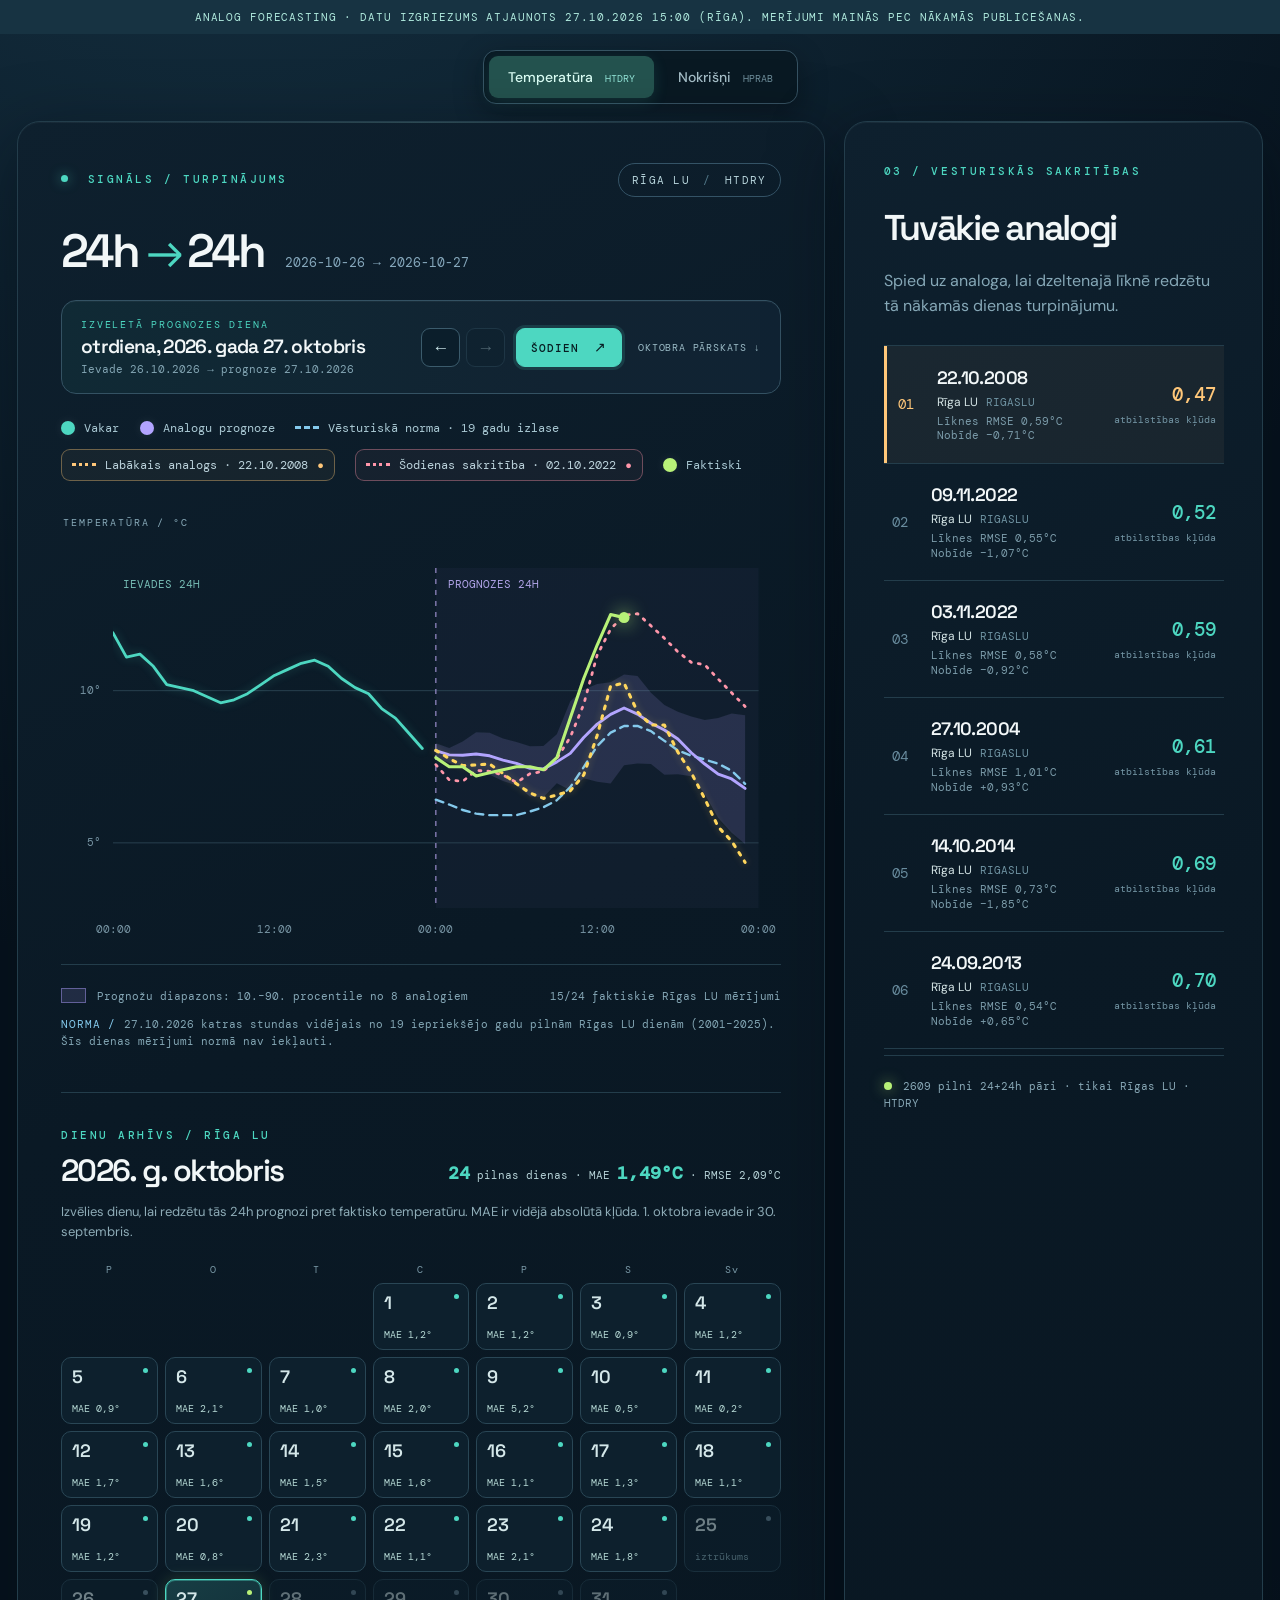
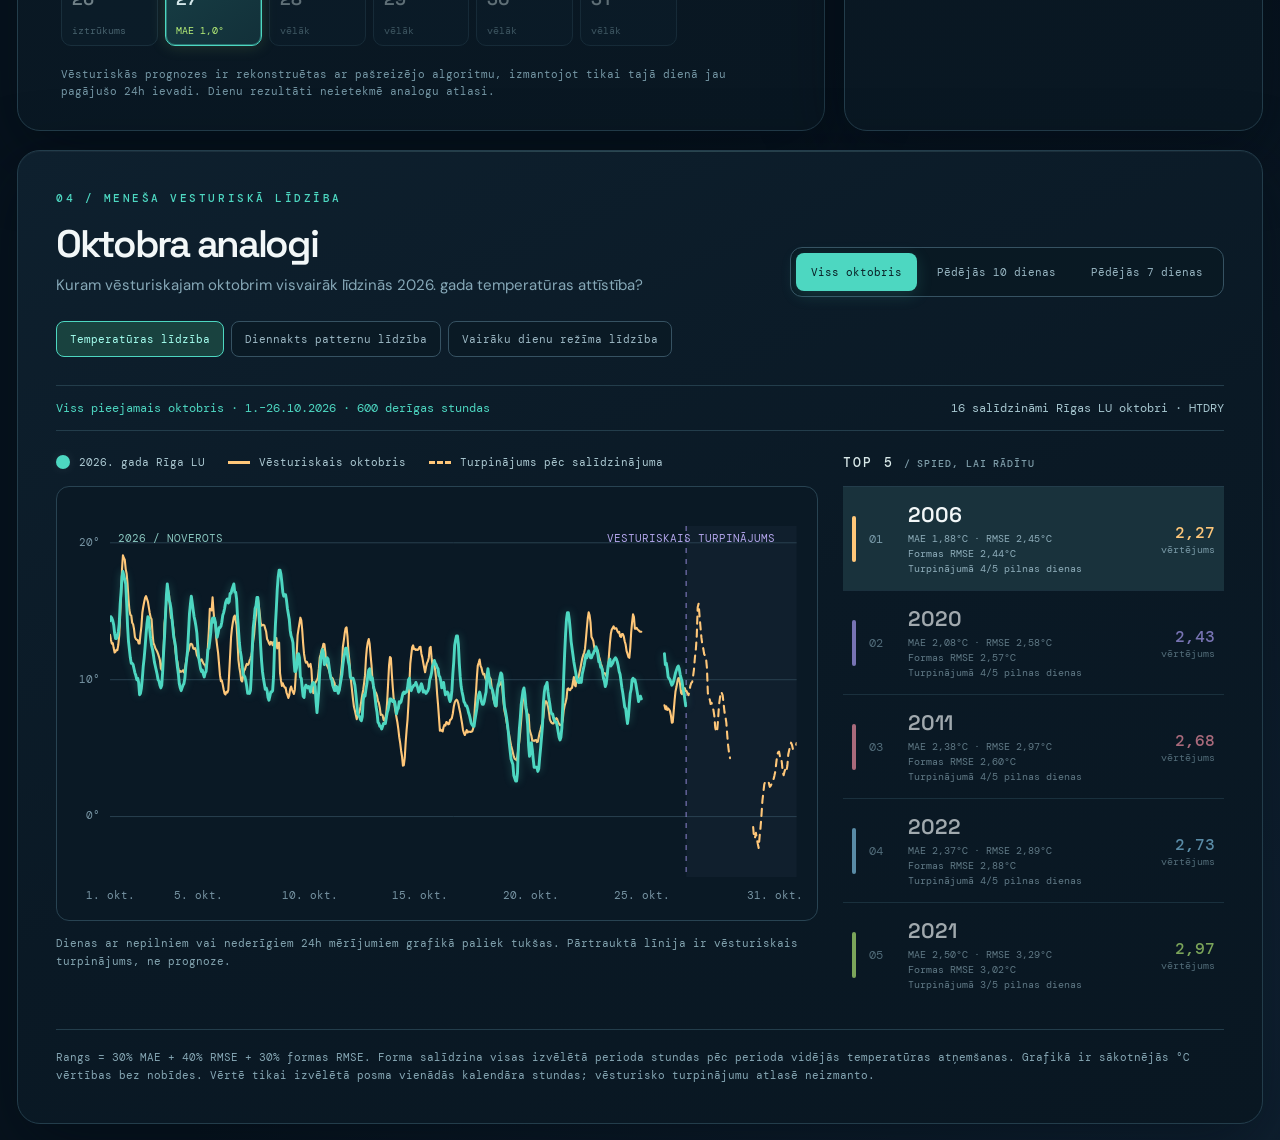
==== commit f3b3d12c: "Refresh Rigas LU weather snapshot" ====
--- a/site/index.html
+++ b/site/index.html
@@ -12,7 +12,7 @@
 </head>
 <body>
   <script>window.WEATHER_STATIC_SNAPSHOT = true;</script>
-  <div class="snapshot-banner">ANALOG FORECASTING · DATU IZGRIEZUMS ATJAUNOTS 27.10.2026 12:00 (RĪGA). MĒRĪJUMI MAINĀS PĒC NĀKAMĀS PUBLICĒŠANAS.</div>
+  <div class="snapshot-banner">ANALOG FORECASTING · DATU IZGRIEZUMS ATJAUNOTS 27.10.2026 15:00 (RĪGA). MĒRĪJUMI MAINĀS PĒC NĀKAMĀS PUBLICĒŠANAS.</div>
   <nav class="weather-mode" role="group" aria-label="Meteoroloģiskais rādītājs">
     <button type="button" id="modeTemperature" aria-pressed="true">Temperatūra <span>HTDRY</span></button>
     <button type="button" id="modePrecipitation" aria-pressed="false">Nokrišņi <span>HPRAB</span></button>
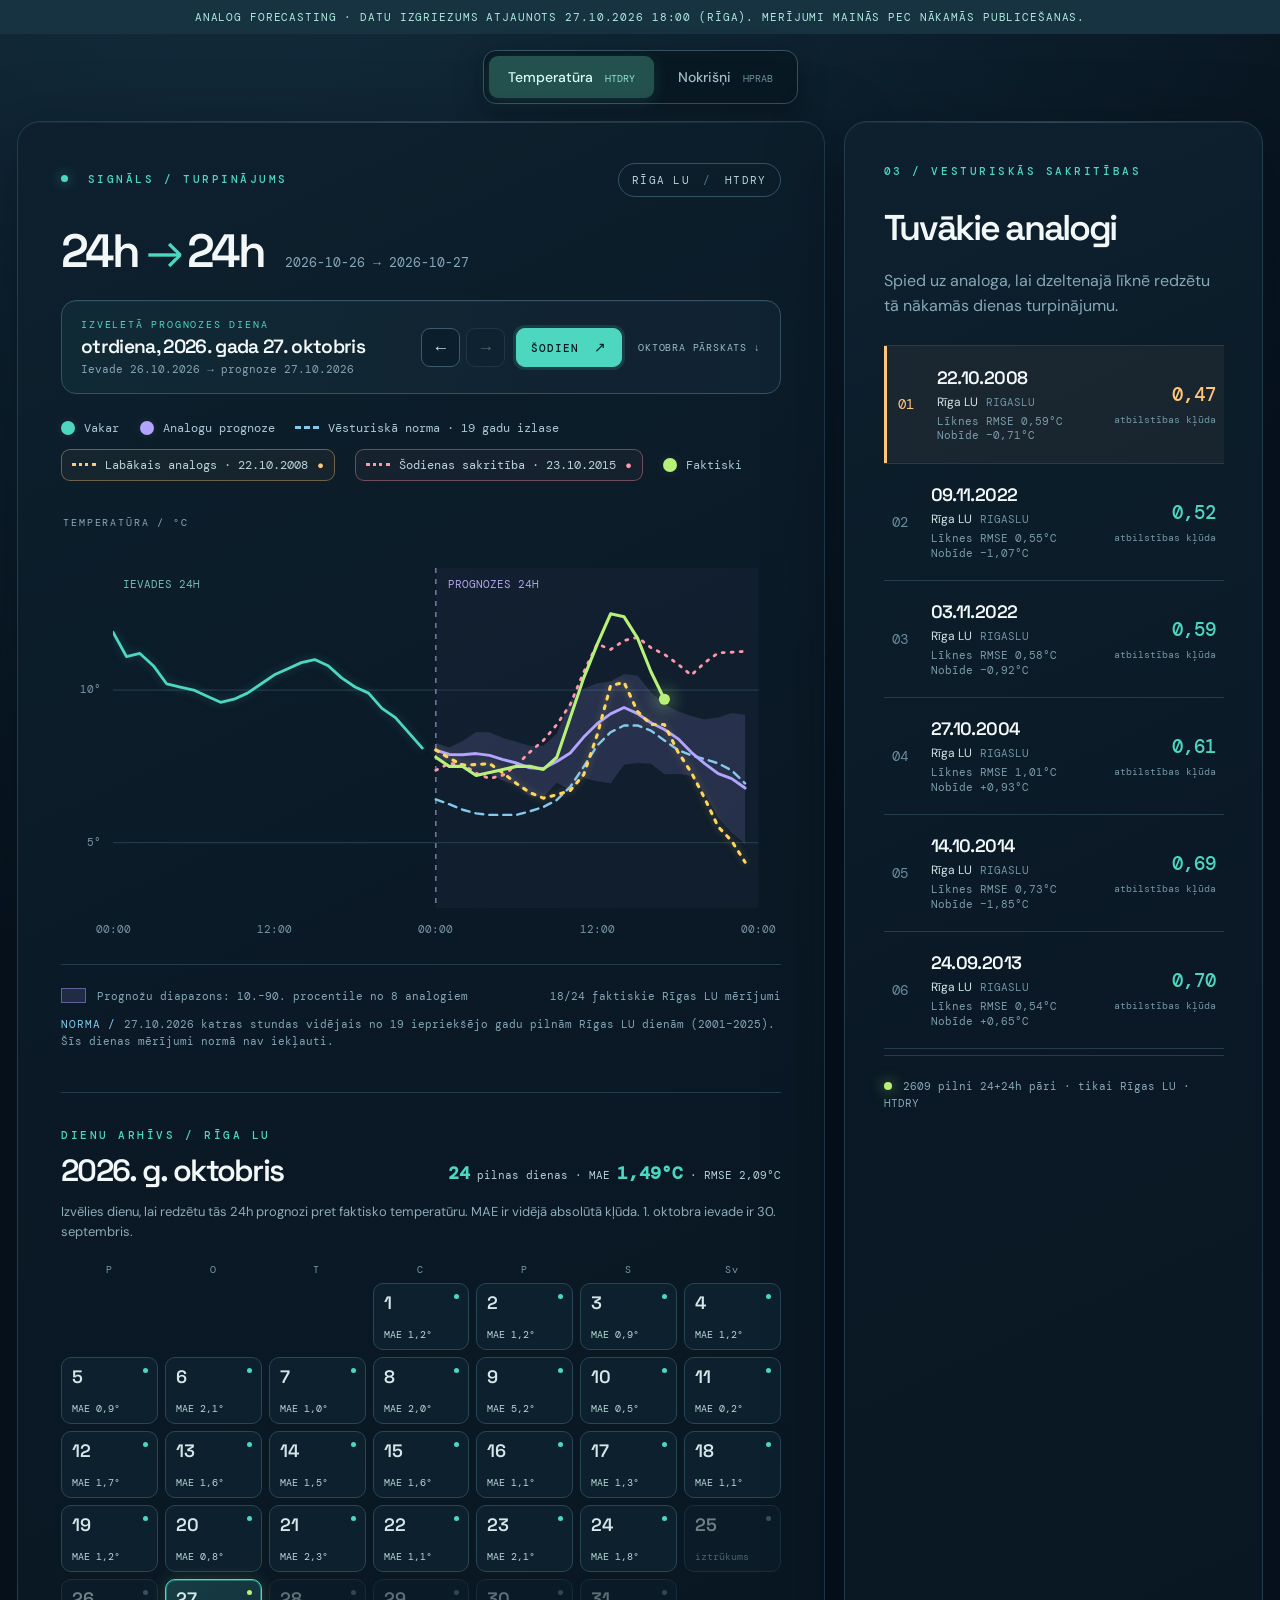
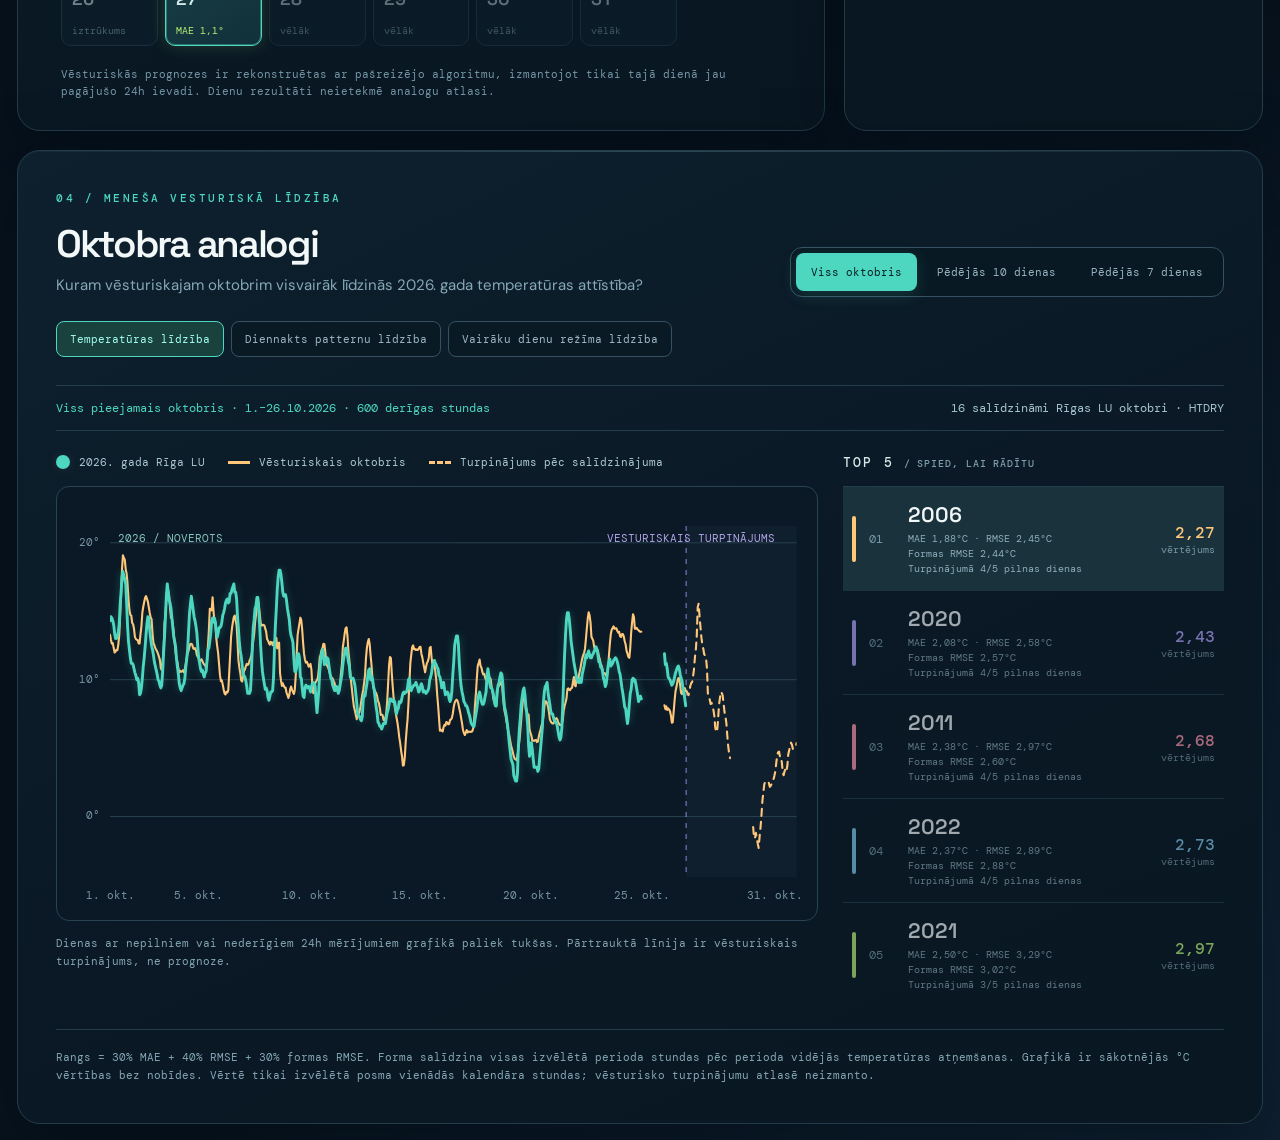
==== commit 2f21542b: "Refresh Rigas LU weather snapshot" ====
--- a/site/index.html
+++ b/site/index.html
@@ -12,7 +12,7 @@
 </head>
 <body>
   <script>window.WEATHER_STATIC_SNAPSHOT = true;</script>
-  <div class="snapshot-banner">ANALOG FORECASTING · DATU IZGRIEZUMS ATJAUNOTS 27.10.2026 15:00 (RĪGA). MĒRĪJUMI MAINĀS PĒC NĀKAMĀS PUBLICĒŠANAS.</div>
+  <div class="snapshot-banner">ANALOG FORECASTING · DATU IZGRIEZUMS ATJAUNOTS 27.10.2026 18:00 (RĪGA). MĒRĪJUMI MAINĀS PĒC NĀKAMĀS PUBLICĒŠANAS.</div>
   <nav class="weather-mode" role="group" aria-label="Meteoroloģiskais rādītājs">
     <button type="button" id="modeTemperature" aria-pressed="true">Temperatūra <span>HTDRY</span></button>
     <button type="button" id="modePrecipitation" aria-pressed="false">Nokrišņi <span>HPRAB</span></button>
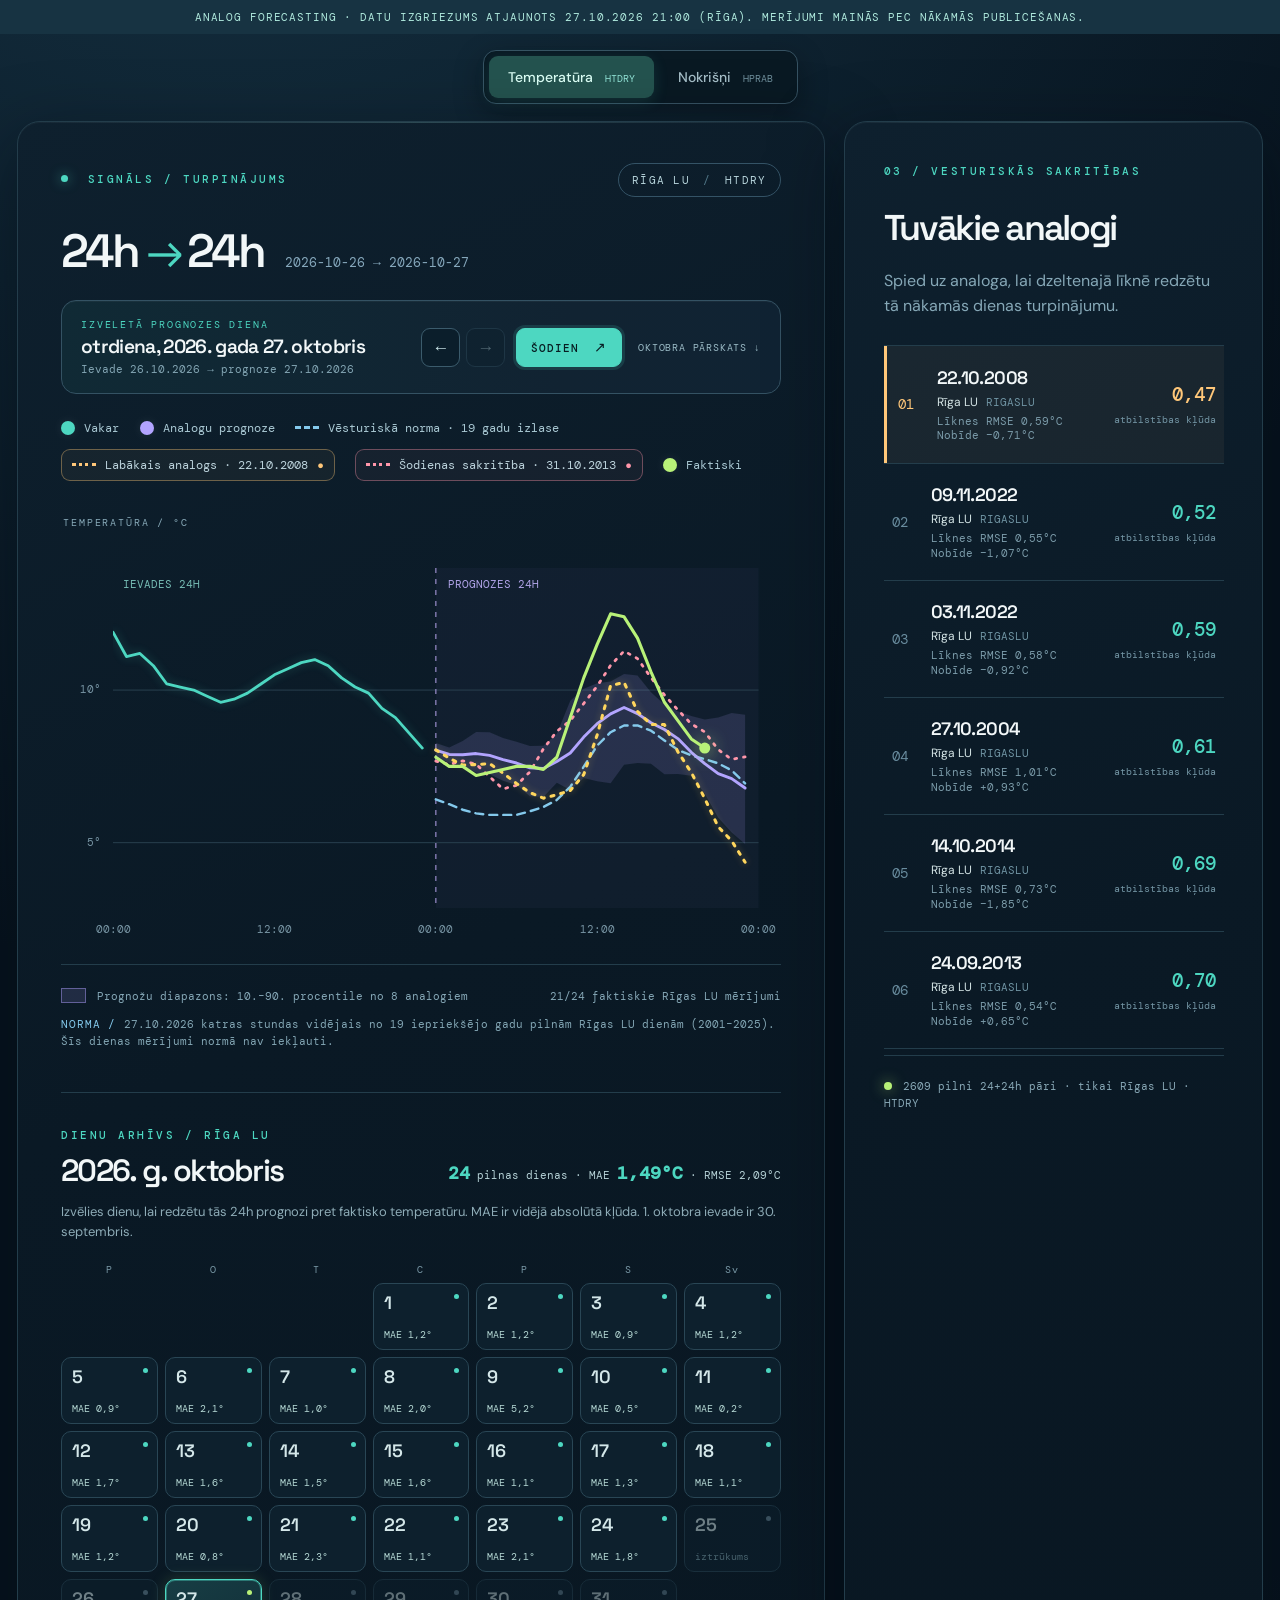
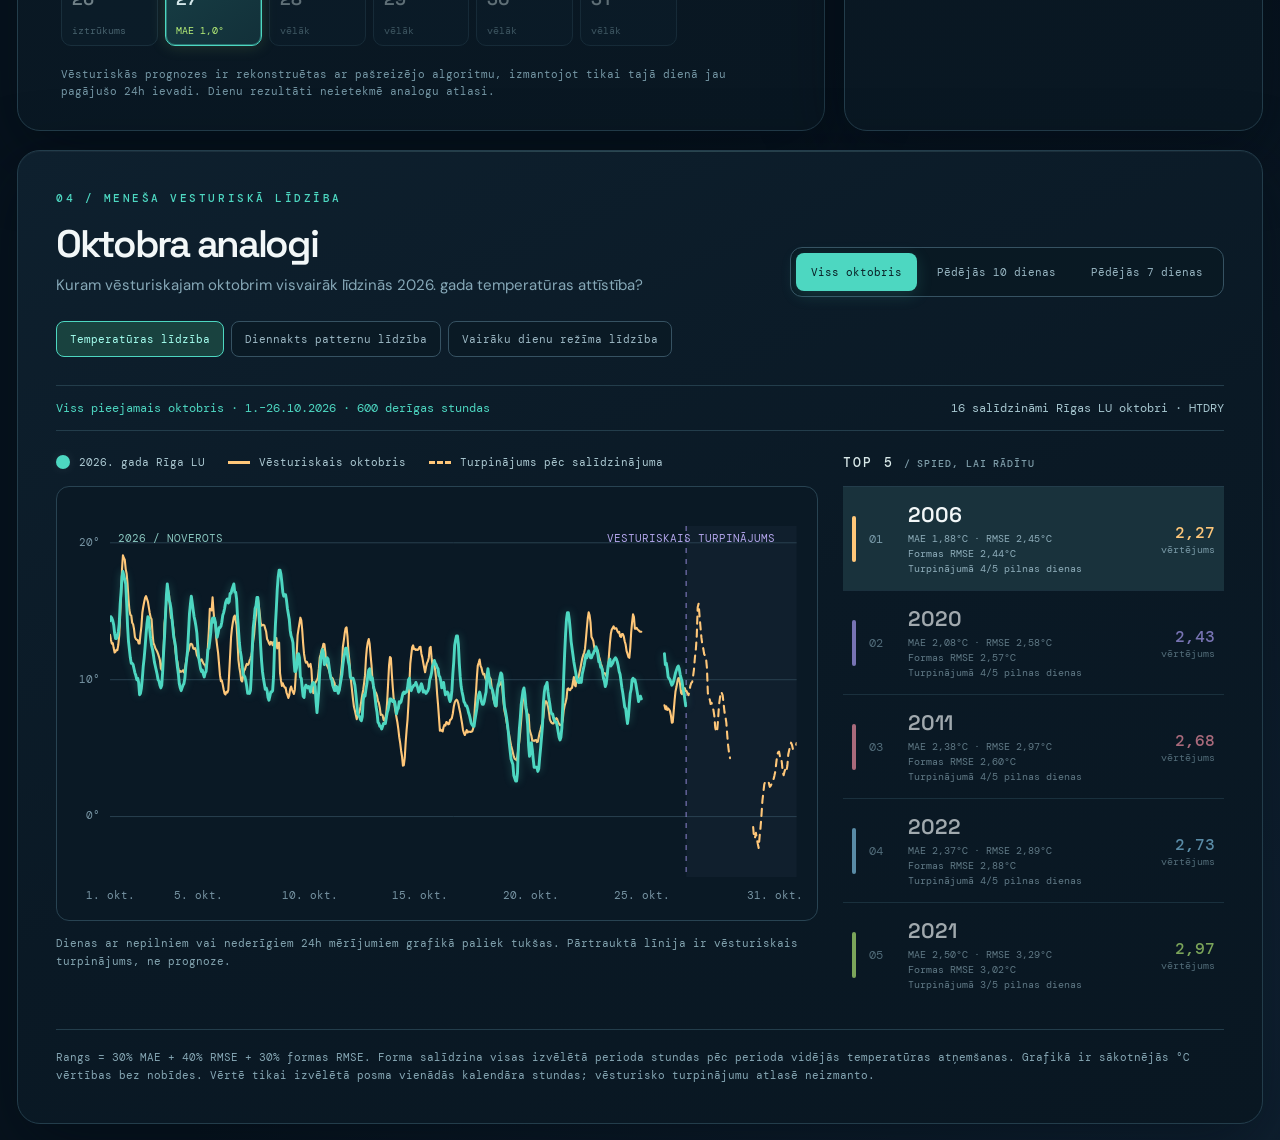
==== commit 39a2c97f: "Refresh Rigas LU weather snapshot" ====
--- a/site/index.html
+++ b/site/index.html
@@ -12,7 +12,7 @@
 </head>
 <body>
   <script>window.WEATHER_STATIC_SNAPSHOT = true;</script>
-  <div class="snapshot-banner">ANALOG FORECASTING · DATU IZGRIEZUMS ATJAUNOTS 27.10.2026 18:00 (RĪGA). MĒRĪJUMI MAINĀS PĒC NĀKAMĀS PUBLICĒŠANAS.</div>
+  <div class="snapshot-banner">ANALOG FORECASTING · DATU IZGRIEZUMS ATJAUNOTS 27.10.2026 21:00 (RĪGA). MĒRĪJUMI MAINĀS PĒC NĀKAMĀS PUBLICĒŠANAS.</div>
   <nav class="weather-mode" role="group" aria-label="Meteoroloģiskais rādītājs">
     <button type="button" id="modeTemperature" aria-pressed="true">Temperatūra <span>HTDRY</span></button>
     <button type="button" id="modePrecipitation" aria-pressed="false">Nokrišņi <span>HPRAB</span></button>
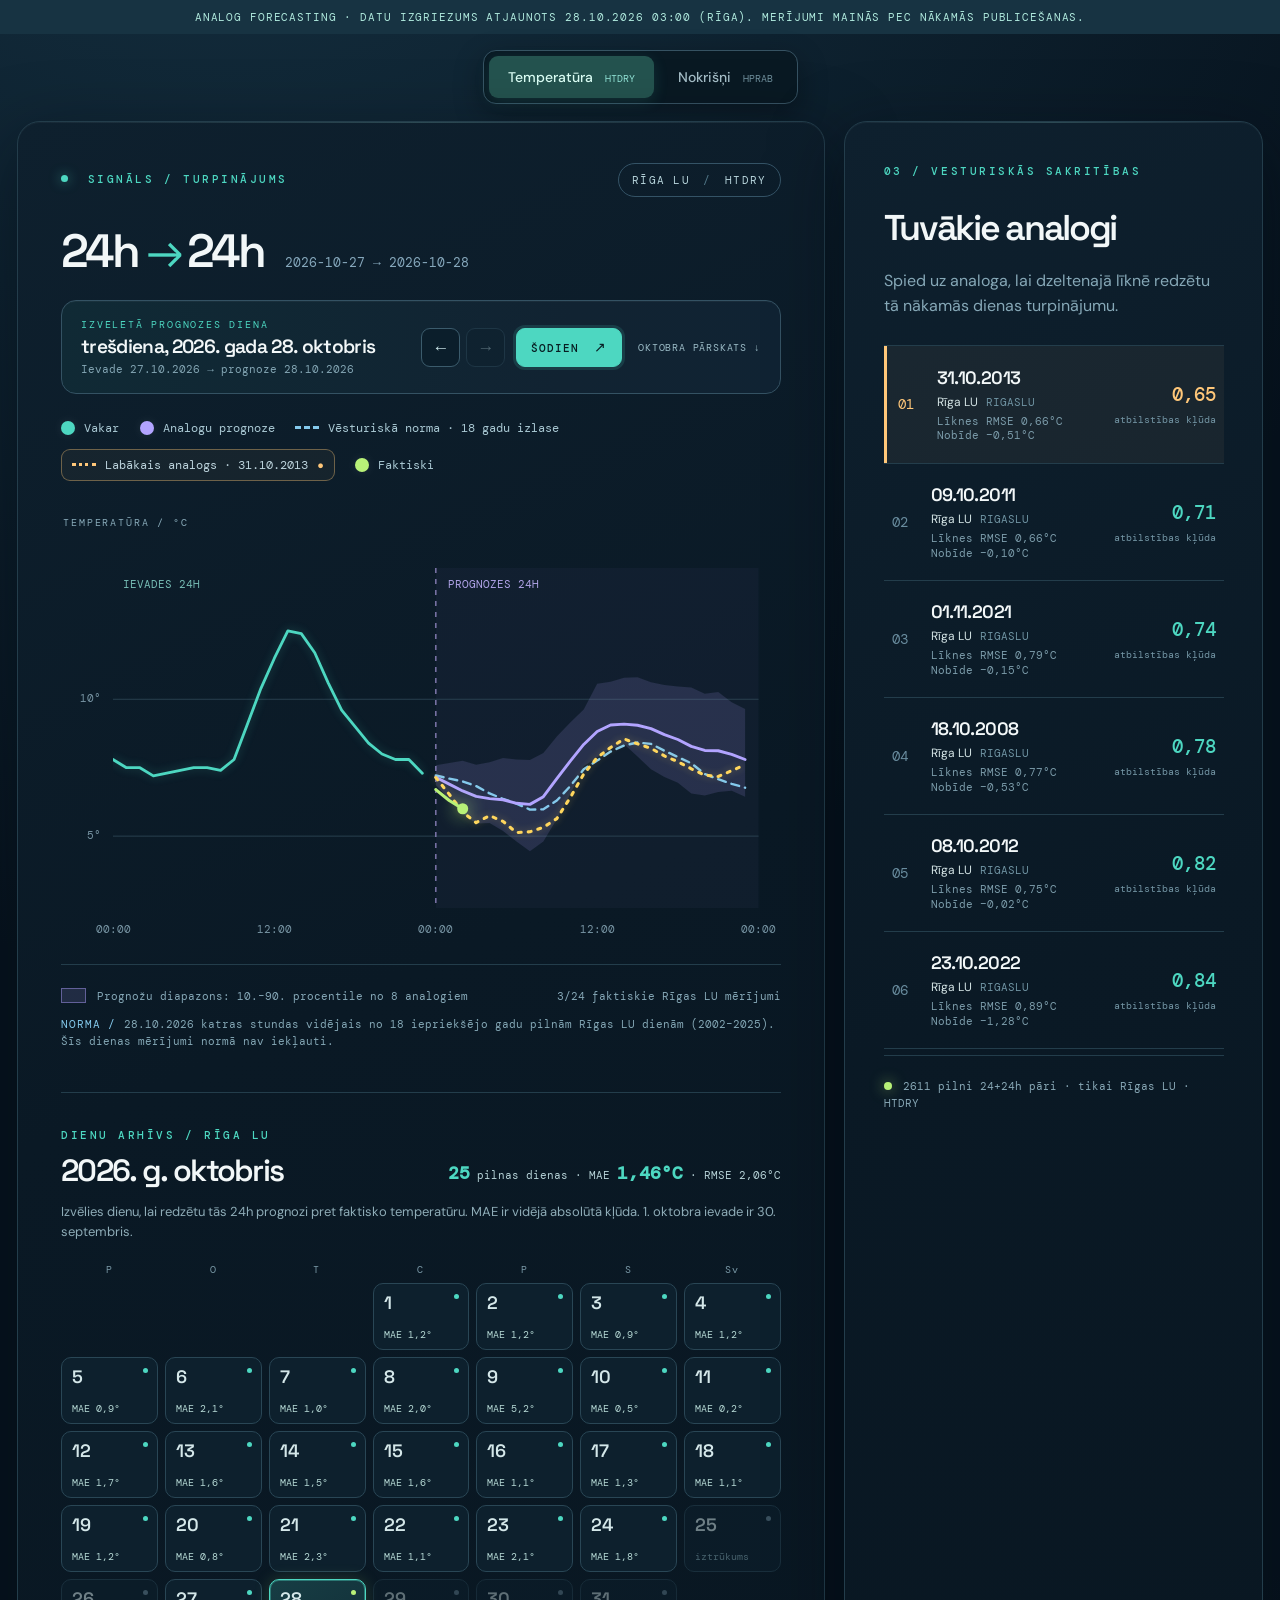
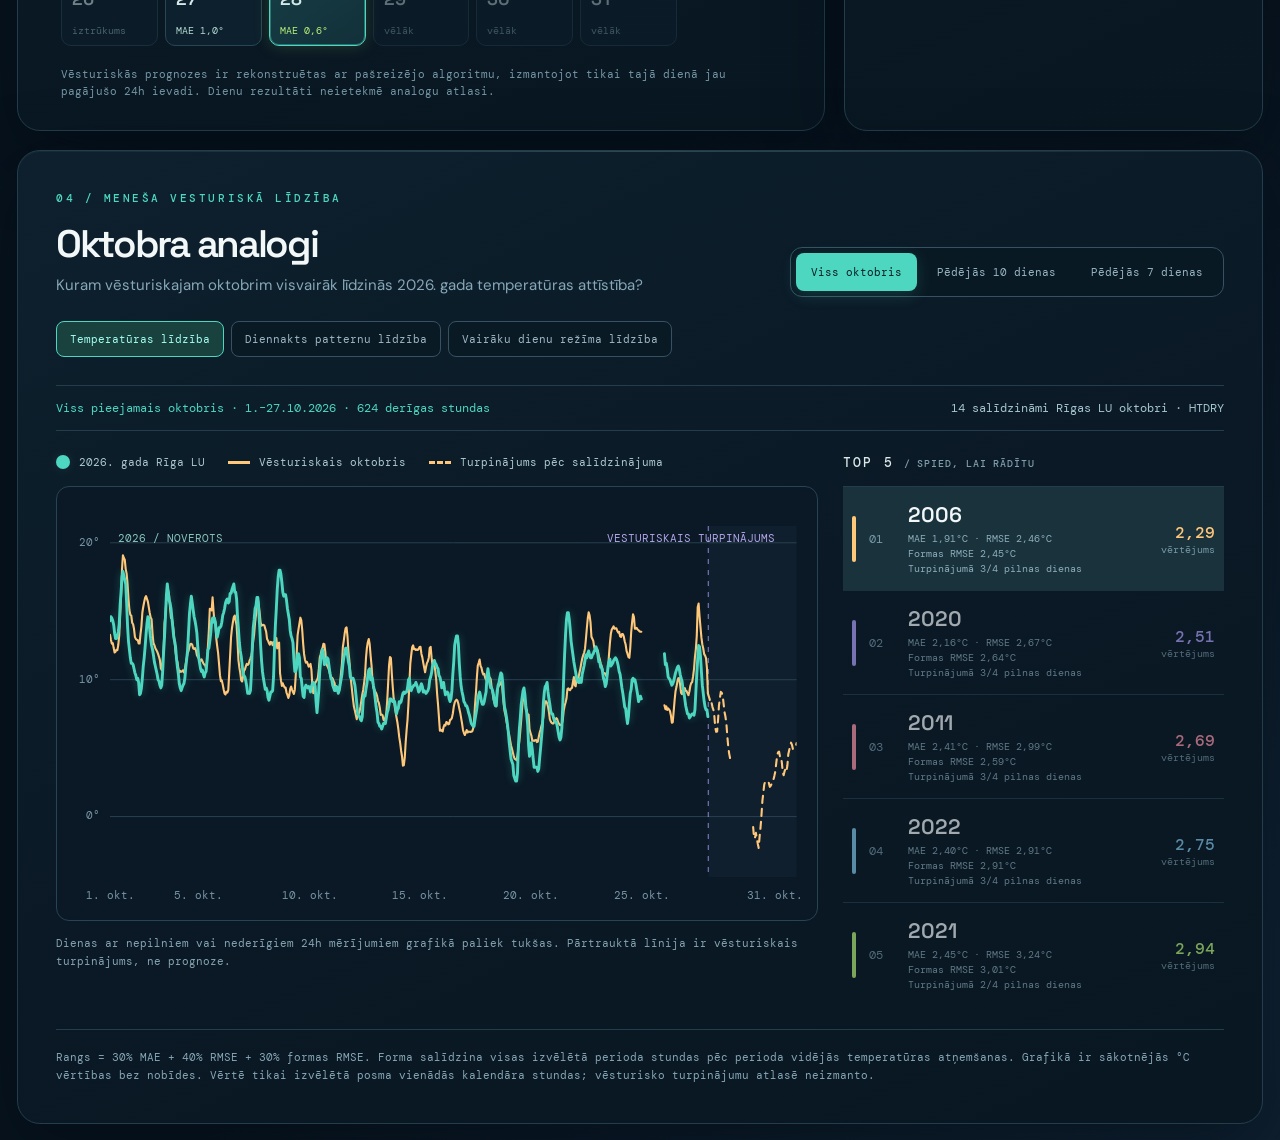
==== commit a4ef50e0: "Refresh Rigas LU weather snapshot" ====
--- a/site/index.html
+++ b/site/index.html
@@ -12,7 +12,7 @@
 </head>
 <body>
   <script>window.WEATHER_STATIC_SNAPSHOT = true;</script>
-  <div class="snapshot-banner">ANALOG FORECASTING · DATU IZGRIEZUMS ATJAUNOTS 27.10.2026 21:00 (RĪGA). MĒRĪJUMI MAINĀS PĒC NĀKAMĀS PUBLICĒŠANAS.</div>
+  <div class="snapshot-banner">ANALOG FORECASTING · DATU IZGRIEZUMS ATJAUNOTS 28.10.2026 03:00 (RĪGA). MĒRĪJUMI MAINĀS PĒC NĀKAMĀS PUBLICĒŠANAS.</div>
   <nav class="weather-mode" role="group" aria-label="Meteoroloģiskais rādītājs">
     <button type="button" id="modeTemperature" aria-pressed="true">Temperatūra <span>HTDRY</span></button>
     <button type="button" id="modePrecipitation" aria-pressed="false">Nokrišņi <span>HPRAB</span></button>
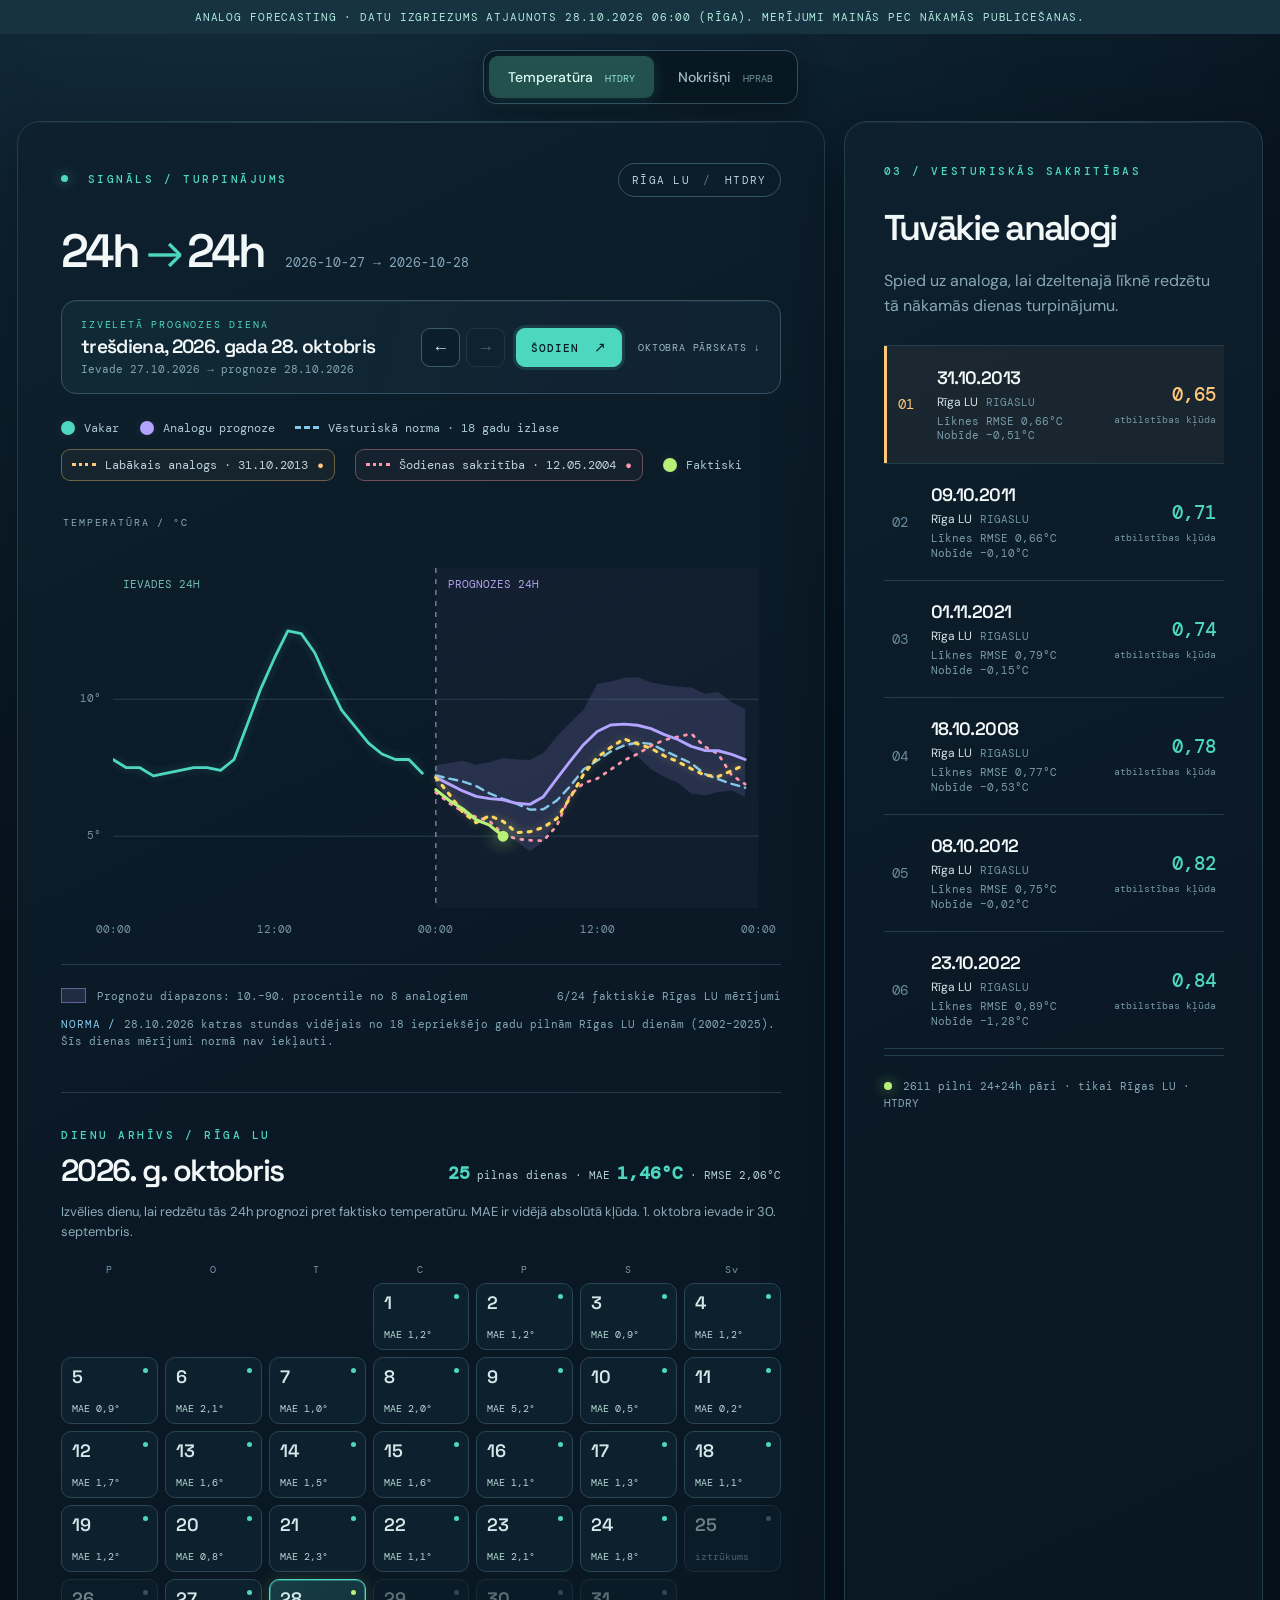
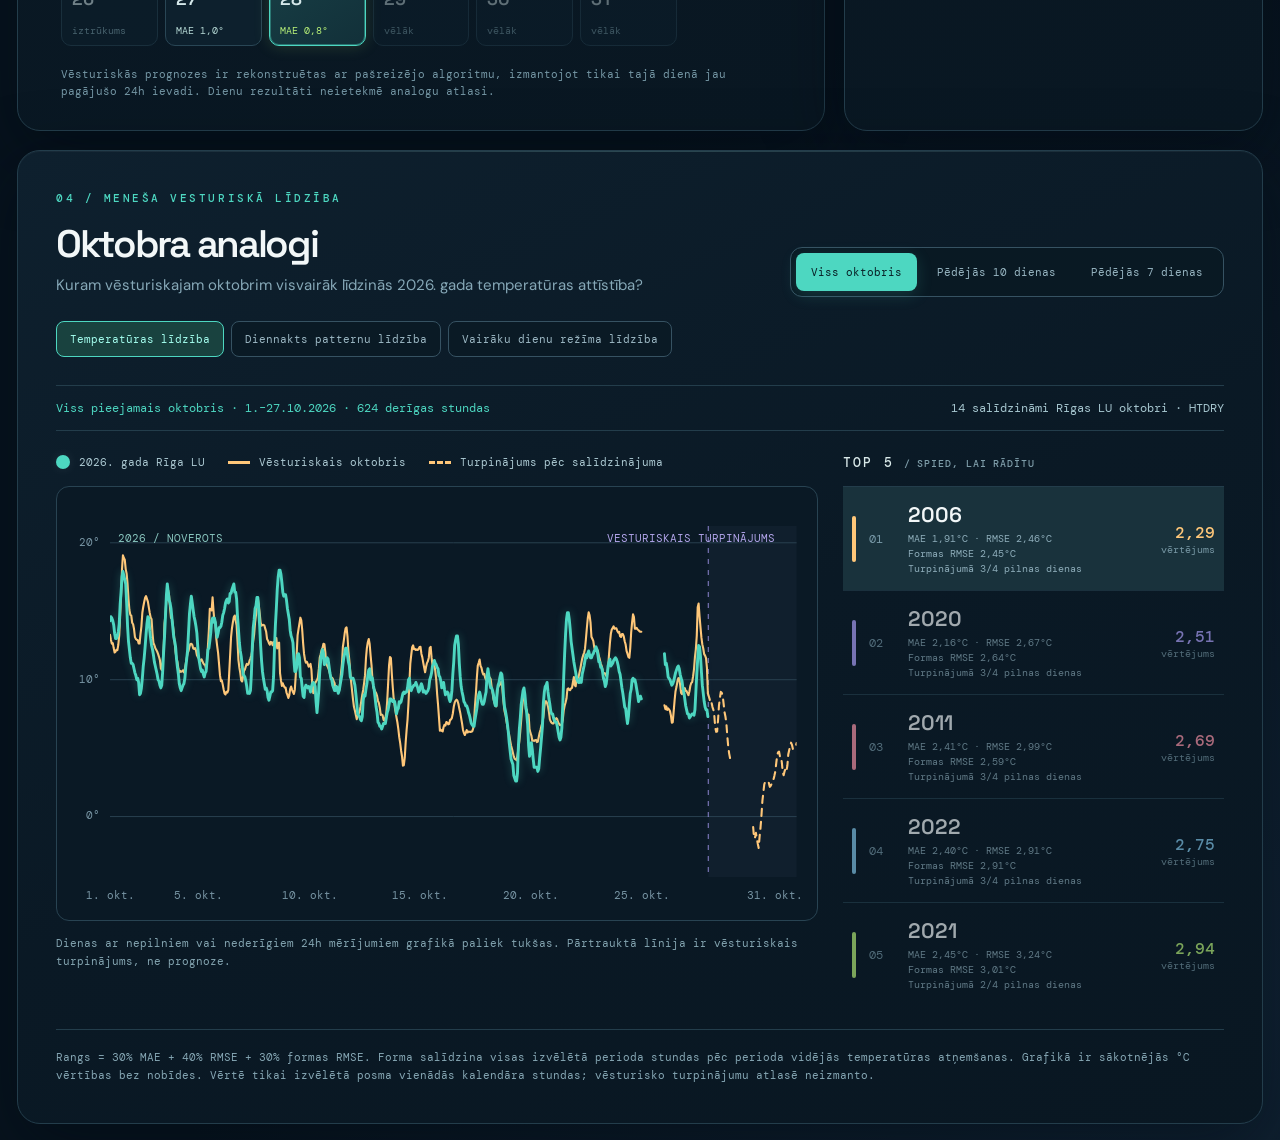
==== commit 805cdaff: "Refresh Rigas LU weather snapshot" ====
--- a/site/index.html
+++ b/site/index.html
@@ -12,7 +12,7 @@
 </head>
 <body>
   <script>window.WEATHER_STATIC_SNAPSHOT = true;</script>
-  <div class="snapshot-banner">ANALOG FORECASTING · DATU IZGRIEZUMS ATJAUNOTS 28.10.2026 03:00 (RĪGA). MĒRĪJUMI MAINĀS PĒC NĀKAMĀS PUBLICĒŠANAS.</div>
+  <div class="snapshot-banner">ANALOG FORECASTING · DATU IZGRIEZUMS ATJAUNOTS 28.10.2026 06:00 (RĪGA). MĒRĪJUMI MAINĀS PĒC NĀKAMĀS PUBLICĒŠANAS.</div>
   <nav class="weather-mode" role="group" aria-label="Meteoroloģiskais rādītājs">
     <button type="button" id="modeTemperature" aria-pressed="true">Temperatūra <span>HTDRY</span></button>
     <button type="button" id="modePrecipitation" aria-pressed="false">Nokrišņi <span>HPRAB</span></button>
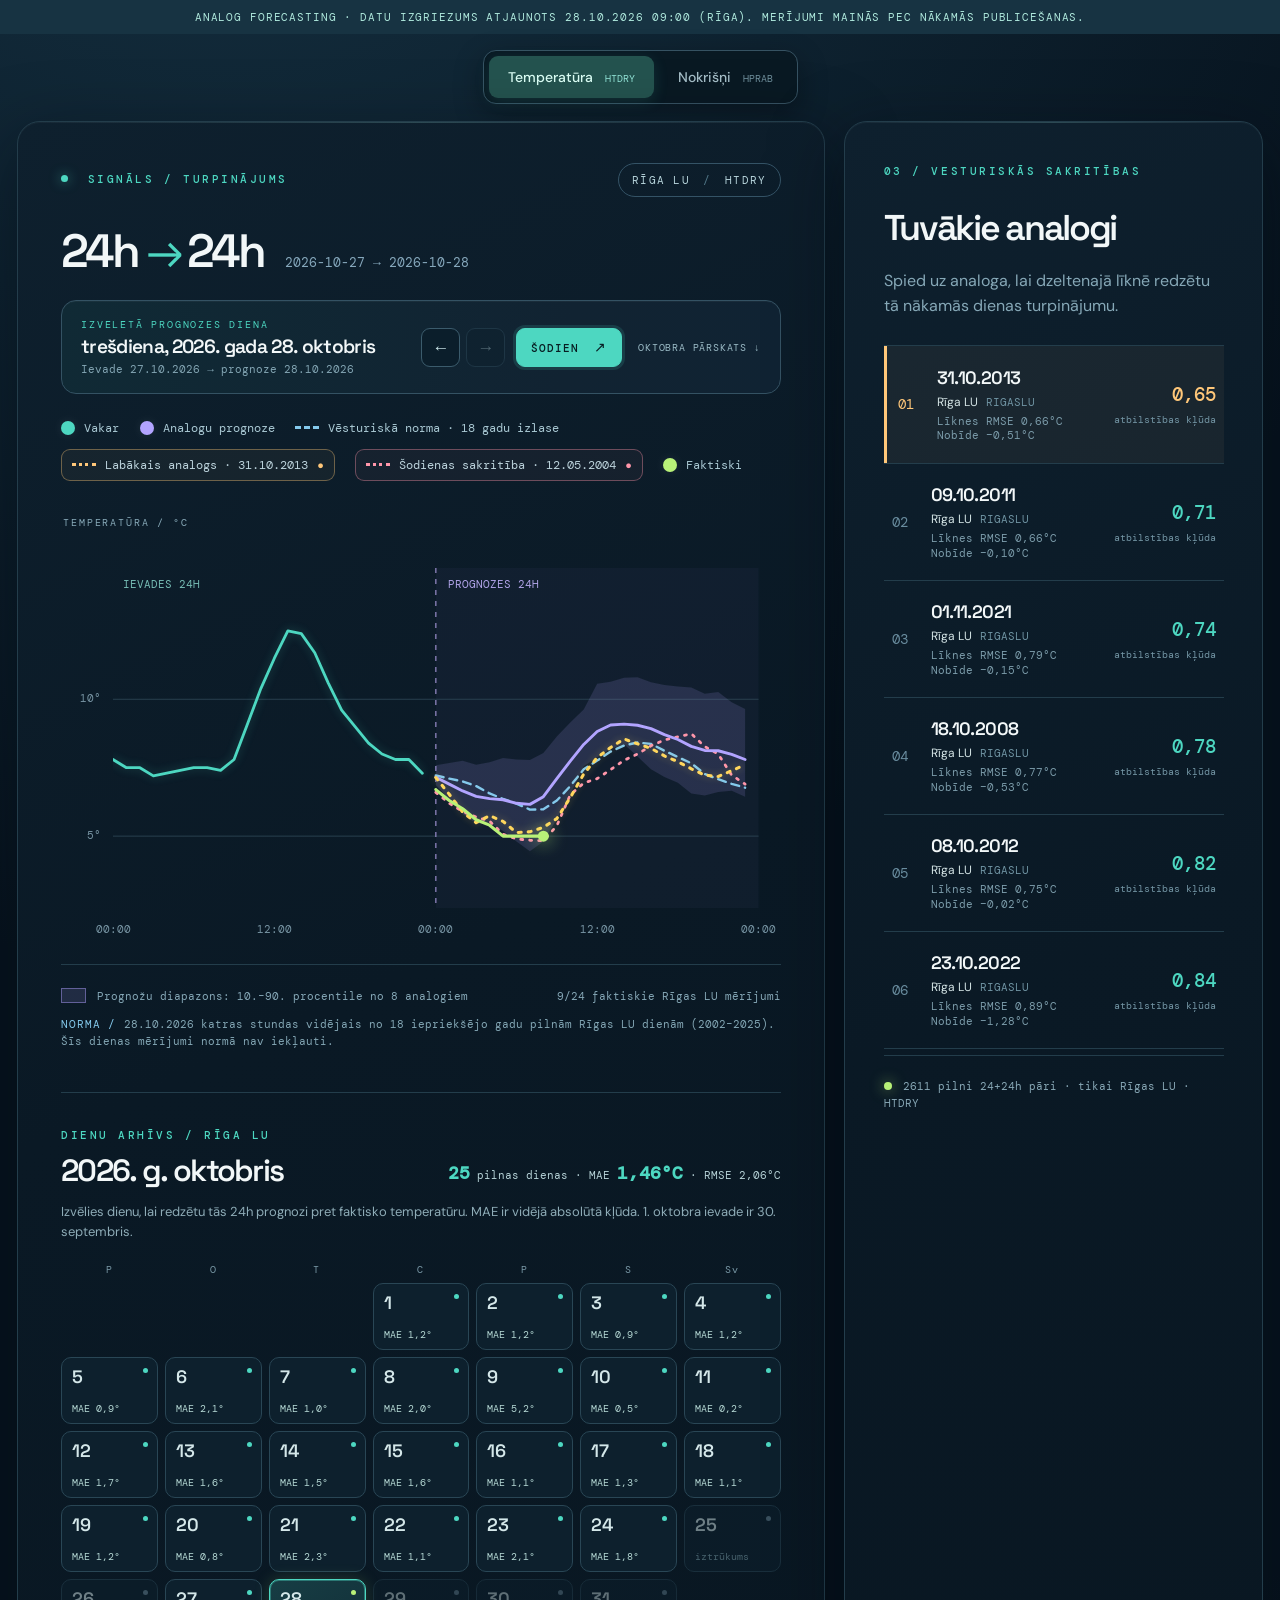
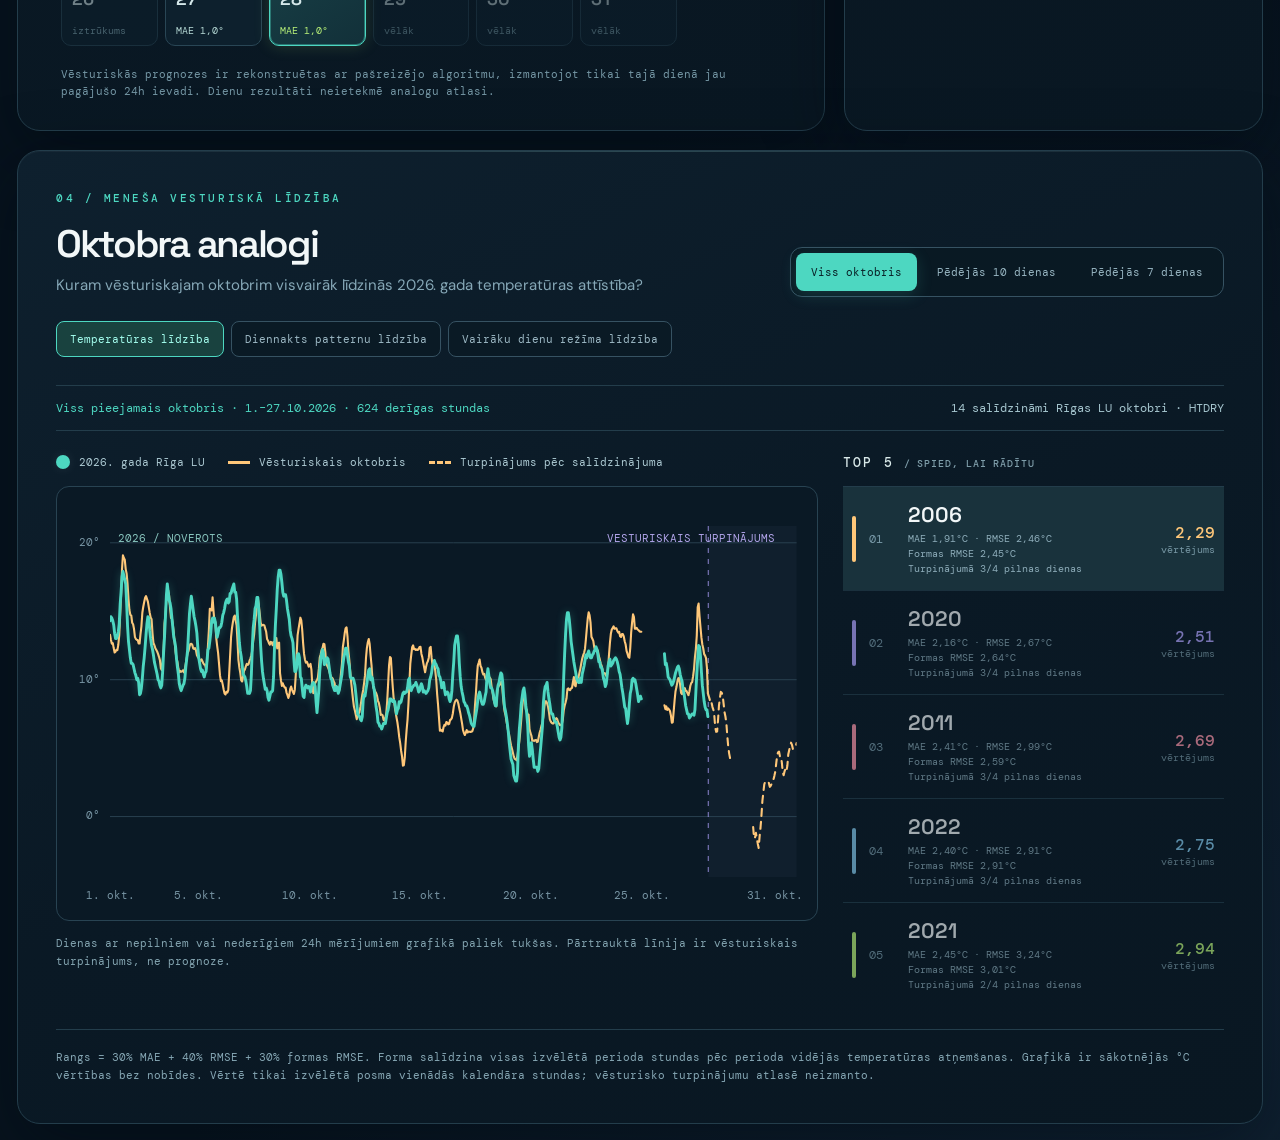
==== commit 9ab5cb50: "Refresh Rigas LU weather snapshot" ====
--- a/site/index.html
+++ b/site/index.html
@@ -12,7 +12,7 @@
 </head>
 <body>
   <script>window.WEATHER_STATIC_SNAPSHOT = true;</script>
-  <div class="snapshot-banner">ANALOG FORECASTING · DATU IZGRIEZUMS ATJAUNOTS 28.10.2026 06:00 (RĪGA). MĒRĪJUMI MAINĀS PĒC NĀKAMĀS PUBLICĒŠANAS.</div>
+  <div class="snapshot-banner">ANALOG FORECASTING · DATU IZGRIEZUMS ATJAUNOTS 28.10.2026 09:00 (RĪGA). MĒRĪJUMI MAINĀS PĒC NĀKAMĀS PUBLICĒŠANAS.</div>
   <nav class="weather-mode" role="group" aria-label="Meteoroloģiskais rādītājs">
     <button type="button" id="modeTemperature" aria-pressed="true">Temperatūra <span>HTDRY</span></button>
     <button type="button" id="modePrecipitation" aria-pressed="false">Nokrišņi <span>HPRAB</span></button>
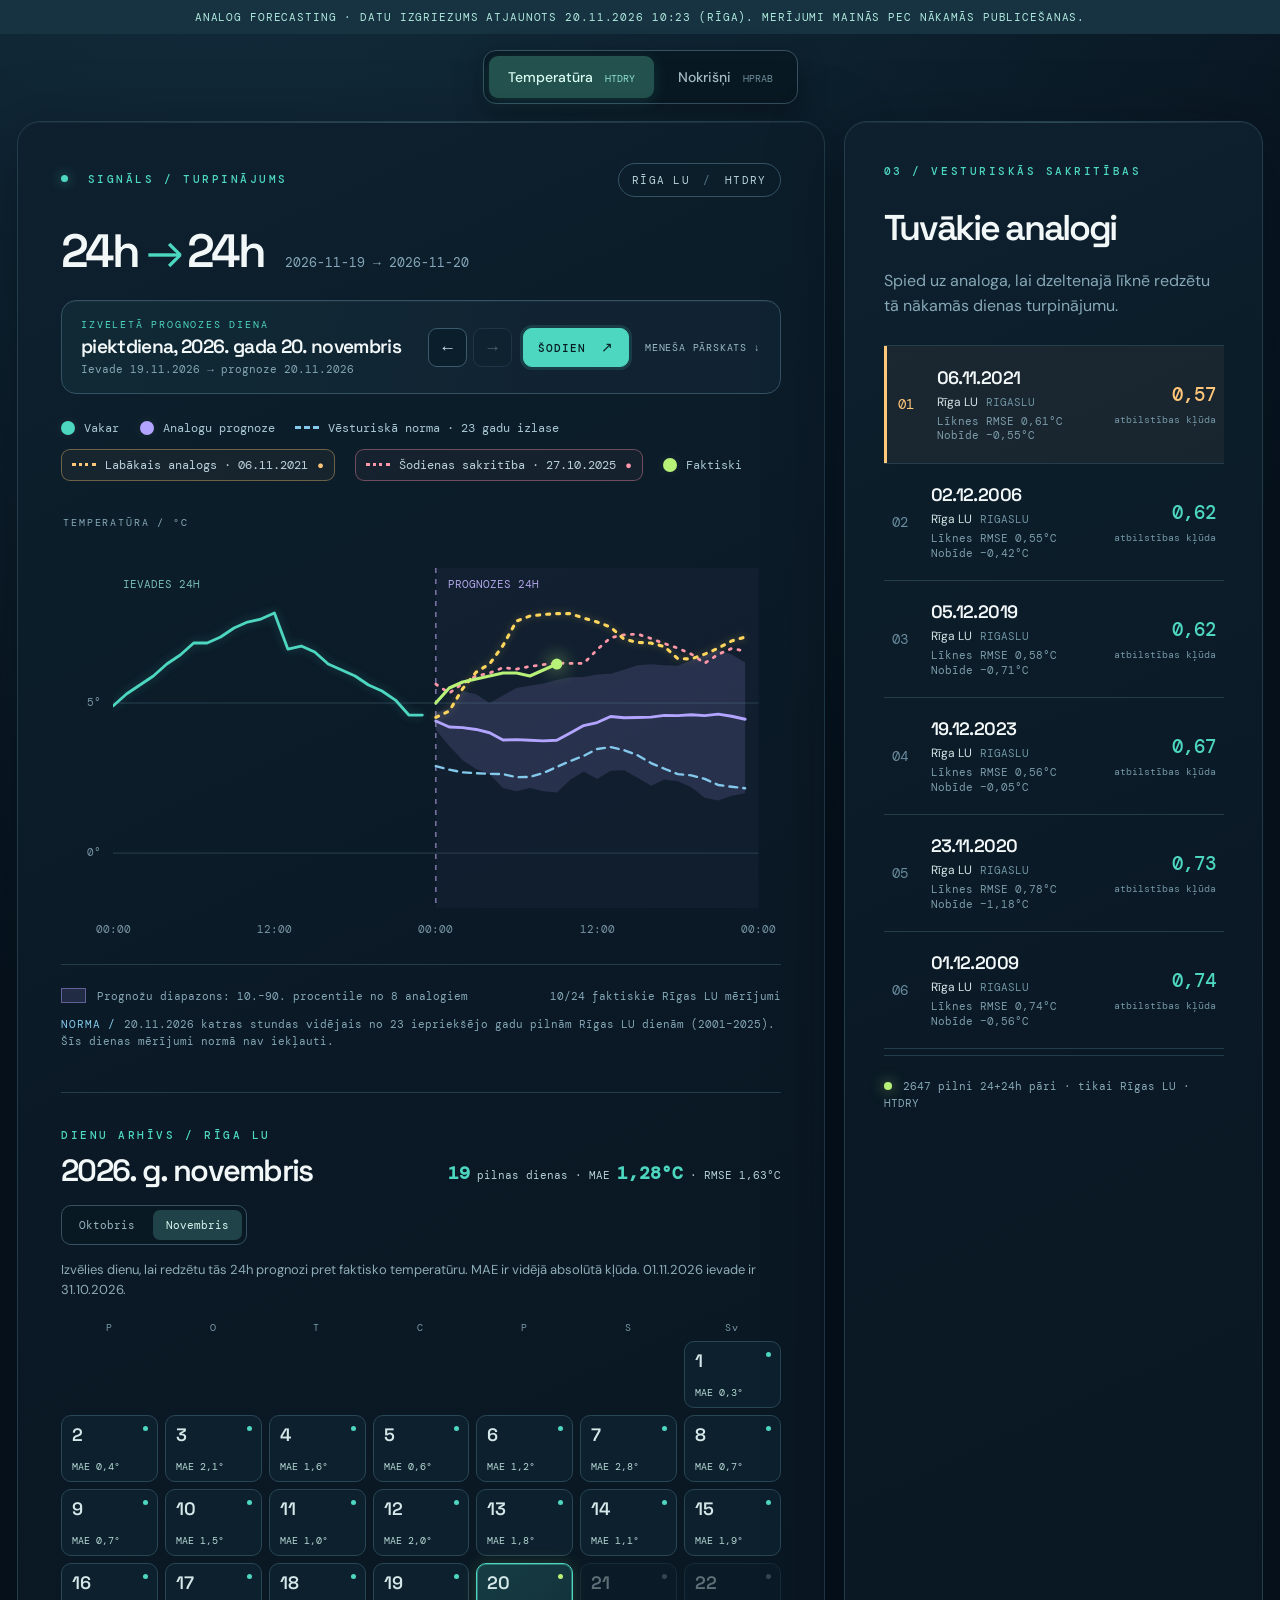
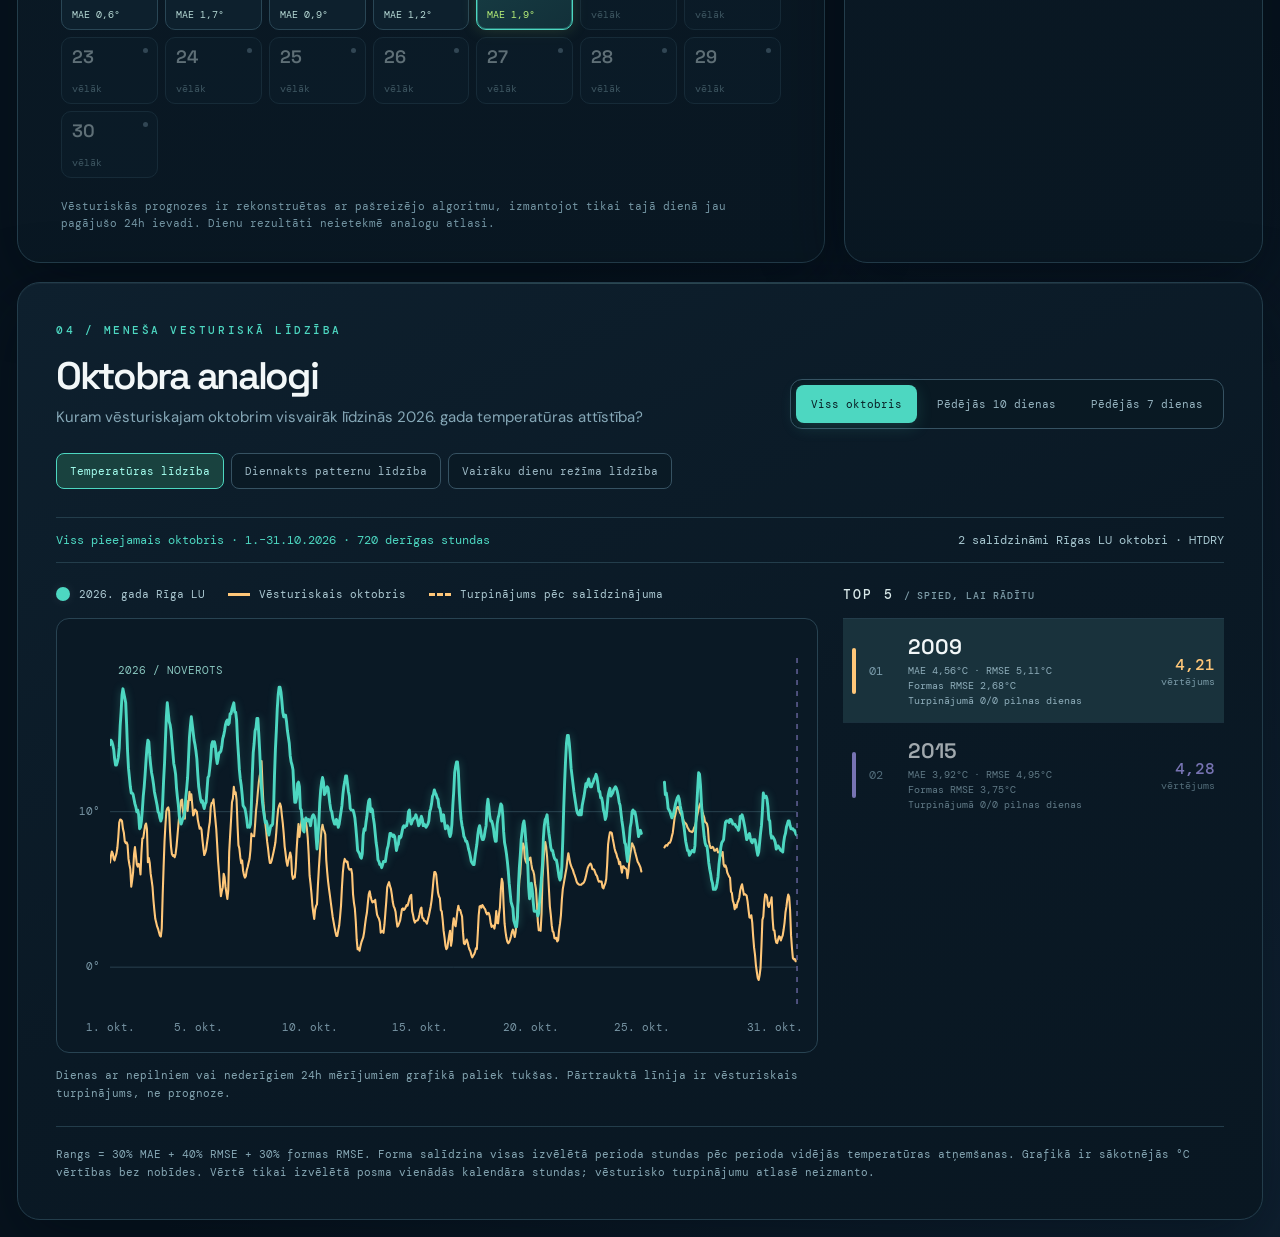
==== commit 621f97fc: "Publish November archive and latest Riga weather snapshot" ====
--- a/site/index.html
+++ b/site/index.html
@@ -12,7 +12,7 @@
 </head>
 <body>
   <script>window.WEATHER_STATIC_SNAPSHOT = true;</script>
-  <div class="snapshot-banner">ANALOG FORECASTING · DATU IZGRIEZUMS ATJAUNOTS 28.10.2026 09:00 (RĪGA). MĒRĪJUMI MAINĀS PĒC NĀKAMĀS PUBLICĒŠANAS.</div>
+  <div class="snapshot-banner">ANALOG FORECASTING · DATU IZGRIEZUMS ATJAUNOTS 20.11.2026 10:23 (RĪGA). MĒRĪJUMI MAINĀS PĒC NĀKAMĀS PUBLICĒŠANAS.</div>
   <nav class="weather-mode" role="group" aria-label="Meteoroloģiskais rādītājs">
     <button type="button" id="modeTemperature" aria-pressed="true">Temperatūra <span>HTDRY</span></button>
     <button type="button" id="modePrecipitation" aria-pressed="false">Nokrišņi <span>HPRAB</span></button>
@@ -24,8 +24,8 @@
         <div class="chart-title-row"><h1 id="forecast-title">24h <span class="arrow">→</span> 24h</h1><span id="forecastDayLabel" class="date-range">—</span></div>
         <div class="date-navigator" aria-label="Prognozes dienas pārslēgšana">
           <div class="date-readout"><span>IZVĒLĒTĀ PROGNOZES DIENA</span><strong id="selectedDateLabel">Ielādē…</strong><small id="dateContext">24h ievade → nākamās 24h</small></div>
-          <div class="date-controls"><button type="button" id="previousDay" aria-label="Iepriekšējā oktobra diena">←</button><button type="button" id="nextDay" aria-label="Nākamā oktobra diena">→</button><button type="button" id="todayButton" class="today-button">ŠODIEN <span aria-hidden="true">↗</span></button></div>
-          <a class="month-jump" href="#monthReview">OKTOBRA PĀRSKATS ↓</a>
+          <div class="date-controls"><button type="button" id="previousDay" aria-label="Iepriekšējā diena">←</button><button type="button" id="nextDay" aria-label="Nākamā diena">→</button><button type="button" id="todayButton" class="today-button">ŠODIEN <span aria-hidden="true">↗</span></button></div>
+          <a class="month-jump" href="#monthReview">MĒNEŠA PĀRSKATS ↓</a>
         </div>
         <div class="chart-labels" aria-label="Grafika līkņu skaidrojums">
           <span><i class="swatch teal"></i><span id="inputLegendLabel">Rīga LU ievade</span></span>
@@ -39,10 +39,11 @@
         <div class="forecast-chart-footer"><div><span class="shade-key"></span><span>Prognožu diapazons: 10.–90. procentile no 8 analogiem</span></div><div id="actualStatus">Gaida mērījumus</div></div>
         <p id="normalContext" class="normal-context" hidden></p>
         <section id="monthReview" class="month-review" aria-labelledby="monthTitle">
-          <div class="month-review-heading"><div><span class="eyebrow">DIENU ARHĪVS / RĪGA LU</span><h2 id="monthTitle">Oktobris</h2></div><div id="monthSummary" class="month-summary">Aprēķina mēneša pārskatu…</div></div>
-          <p class="month-intro">Izvēlies dienu, lai redzētu tās 24h prognozi pret faktisko temperatūru. MAE ir vidējā absolūtā kļūda. 1. oktobra ievade ir 30. septembris.</p>
+          <div class="month-review-heading"><div><span class="eyebrow">DIENU ARHĪVS / RĪGA LU</span><h2 id="monthTitle">Ielādē…</h2></div><div id="monthSummary" class="month-summary">Aprēķina mēneša pārskatu…</div></div>
+          <div class="month-tabs" role="group" aria-label="Dienu arhīva mēnesis"><button type="button" data-review-month="2026-10" aria-pressed="false">Oktobris</button><button type="button" data-review-month="2026-11" aria-pressed="false">Novembris</button></div>
+          <p id="monthIntro" class="month-intro">Izvēlies dienu, lai redzētu tās 24h prognozi pret faktisko temperatūru. MAE ir vidējā absolūtā kļūda.</p>
           <div class="month-weekdays" aria-hidden="true"><span>P</span><span>O</span><span>T</span><span>C</span><span>P</span><span>S</span><span>Sv</span></div>
-          <div id="monthGrid" class="month-grid" role="group" aria-label="Oktobra dienas"><div class="month-loading">Ielādē dienas…</div></div>
+          <div id="monthGrid" class="month-grid" role="group" aria-label="Mēneša dienas"><div class="month-loading">Ielādē dienas…</div></div>
           <p class="month-footnote">Vēsturiskās prognozes ir rekonstruētas ar pašreizējo algoritmu, izmantojot tikai tajā dienā jau pagājušo 24h ievadi. Dienu rezultāti neietekmē analogu atlasi.</p>
         </section>
       </section>
--- a/site/style.css
+++ b/site/style.css
@@ -55,6 +55,10 @@
 .october-results{padding:7px 0 0}.october-results h3{margin:0 0 15px;font:500 13px var(--mono);letter-spacing:.16em;color:#d9e9e9}.october-results h3 span{font-size:10px;color:#7f9eaa;letter-spacing:.09em}
 .october-match{display:grid;grid-template-columns:7px 29px minmax(0,1fr) auto;gap:10px;align-items:center;width:100%;padding:14px 9px;border:0;border-top:1px solid var(--line);background:transparent;color:var(--text);text-align:left;cursor:pointer;transition:background .18s,opacity .18s}.october-match:hover{background:#15303d}.october-match[aria-pressed="true"]{background:#19323c}.october-match[aria-pressed="false"]{opacity:.65}.october-match-bar{height:46px;width:4px;border-radius:4px;background:var(--analog-color)}.october-match-rank{font:12px var(--mono);color:#7899a8}.october-match-year{display:block;font:600 21px var(--display)}.october-match-detail{display:block;margin-top:3px;font:10px/1.5 var(--mono);color:#8eadba}.october-match-score{font:500 16px var(--mono);color:var(--analog-color);text-align:right}.october-match-score small{display:block;font:10px var(--mono);color:#7898a5}
 .october-method{margin:23px 0 0;padding-top:18px;border-top:1px solid var(--line);color:#86a7b4;font:11px/1.65 var(--mono)}
+.month-tabs{display:flex;gap:5px;width:max-content;max-width:100%;margin-top:18px;padding:4px;border:1px solid #365262;border-radius:10px;background:#091923}
+.month-tabs button{border:0;border-radius:7px;background:transparent;color:#98b6c2;padding:8px 13px;cursor:pointer;font:11px var(--mono)}
+.month-tabs button[aria-pressed="true"]{background:#20434a;color:#d7f6ee}
+.month-tabs button:focus-visible{outline:2px solid var(--amber);outline-offset:2px}
 @media(max-width:1100px){.october-layout{grid-template-columns:1fr}.october-matches{display:grid;grid-template-columns:repeat(2,minmax(0,1fr));gap:0 16px}.october-chart-frame{height:430px}}
 @media(max-width:650px){.october-panel{padding:22px 18px}.october-periods{width:100%}.october-periods button{flex:1;padding:10px 5px;font-size:10px}.october-matches{display:block}.october-chart-frame{height:360px}.october-info{font-size:10px}.october-heading p:last-child{font-size:14px}}
 
